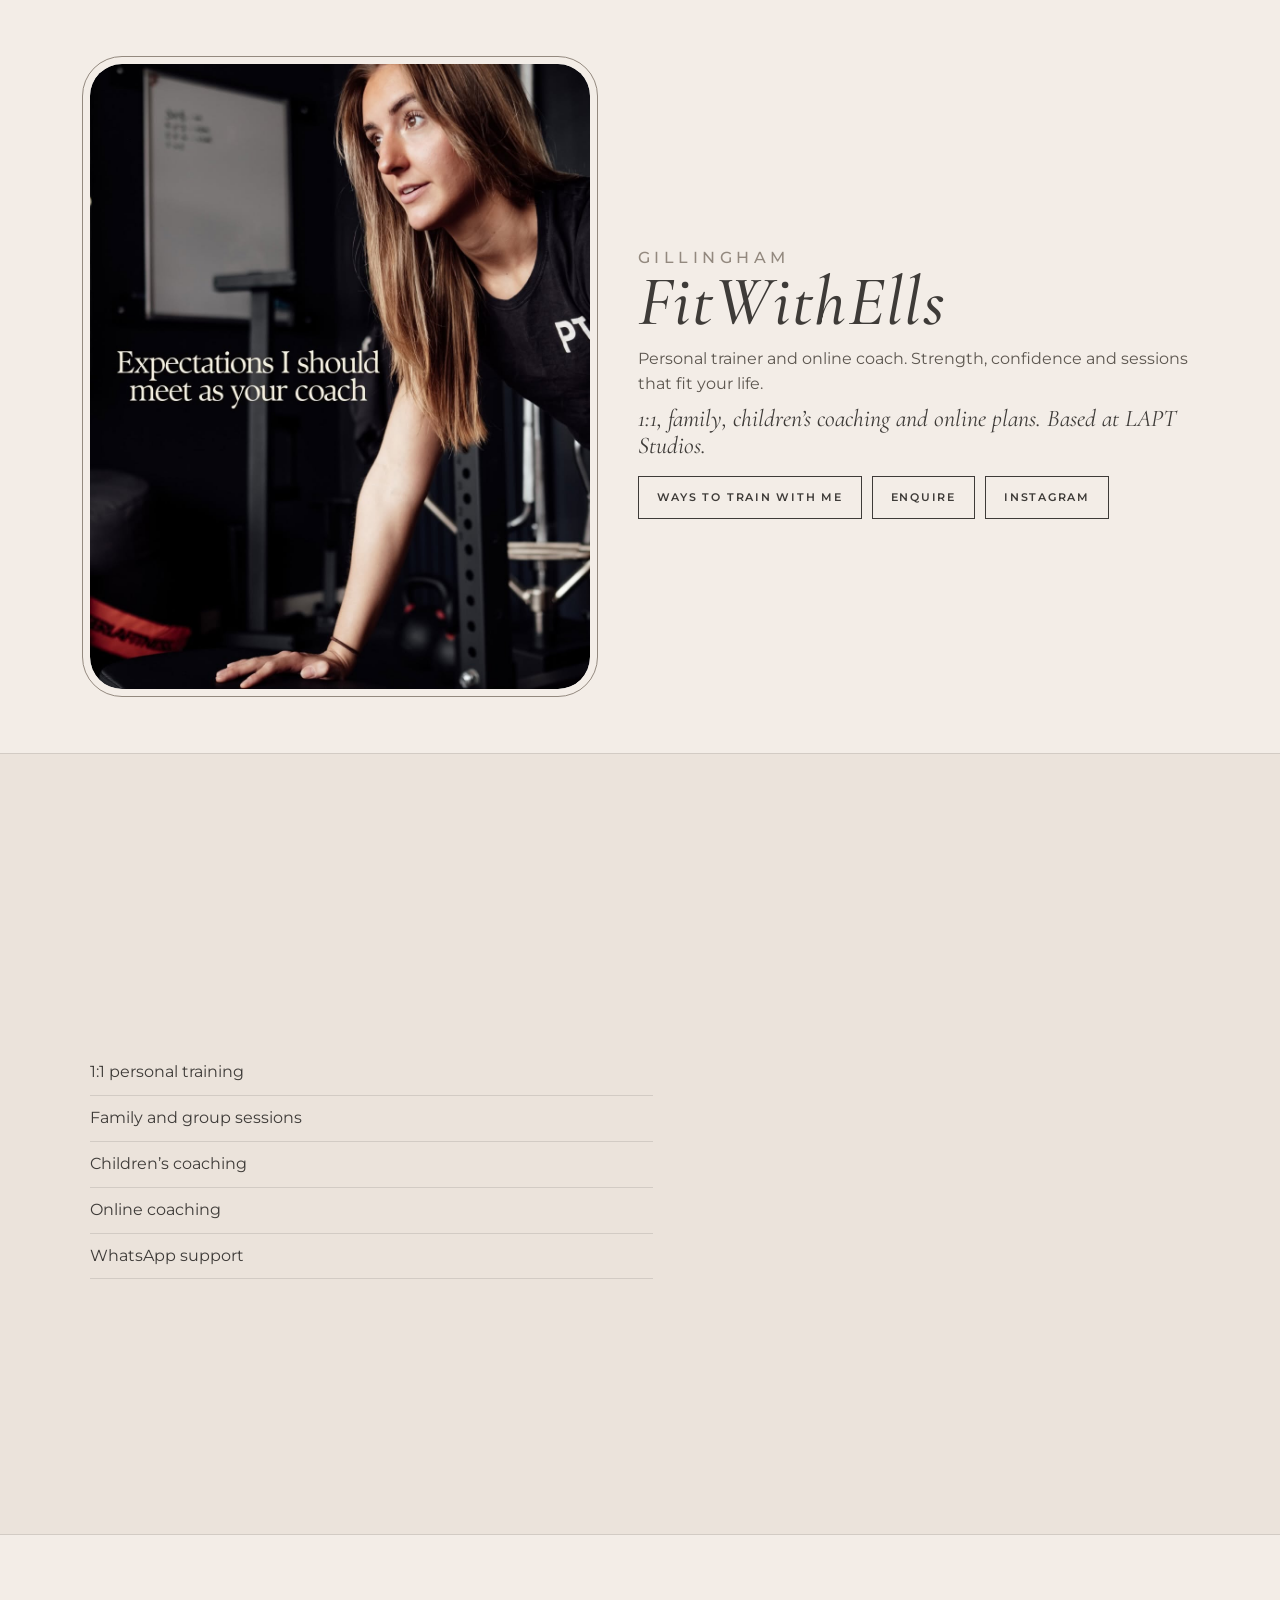
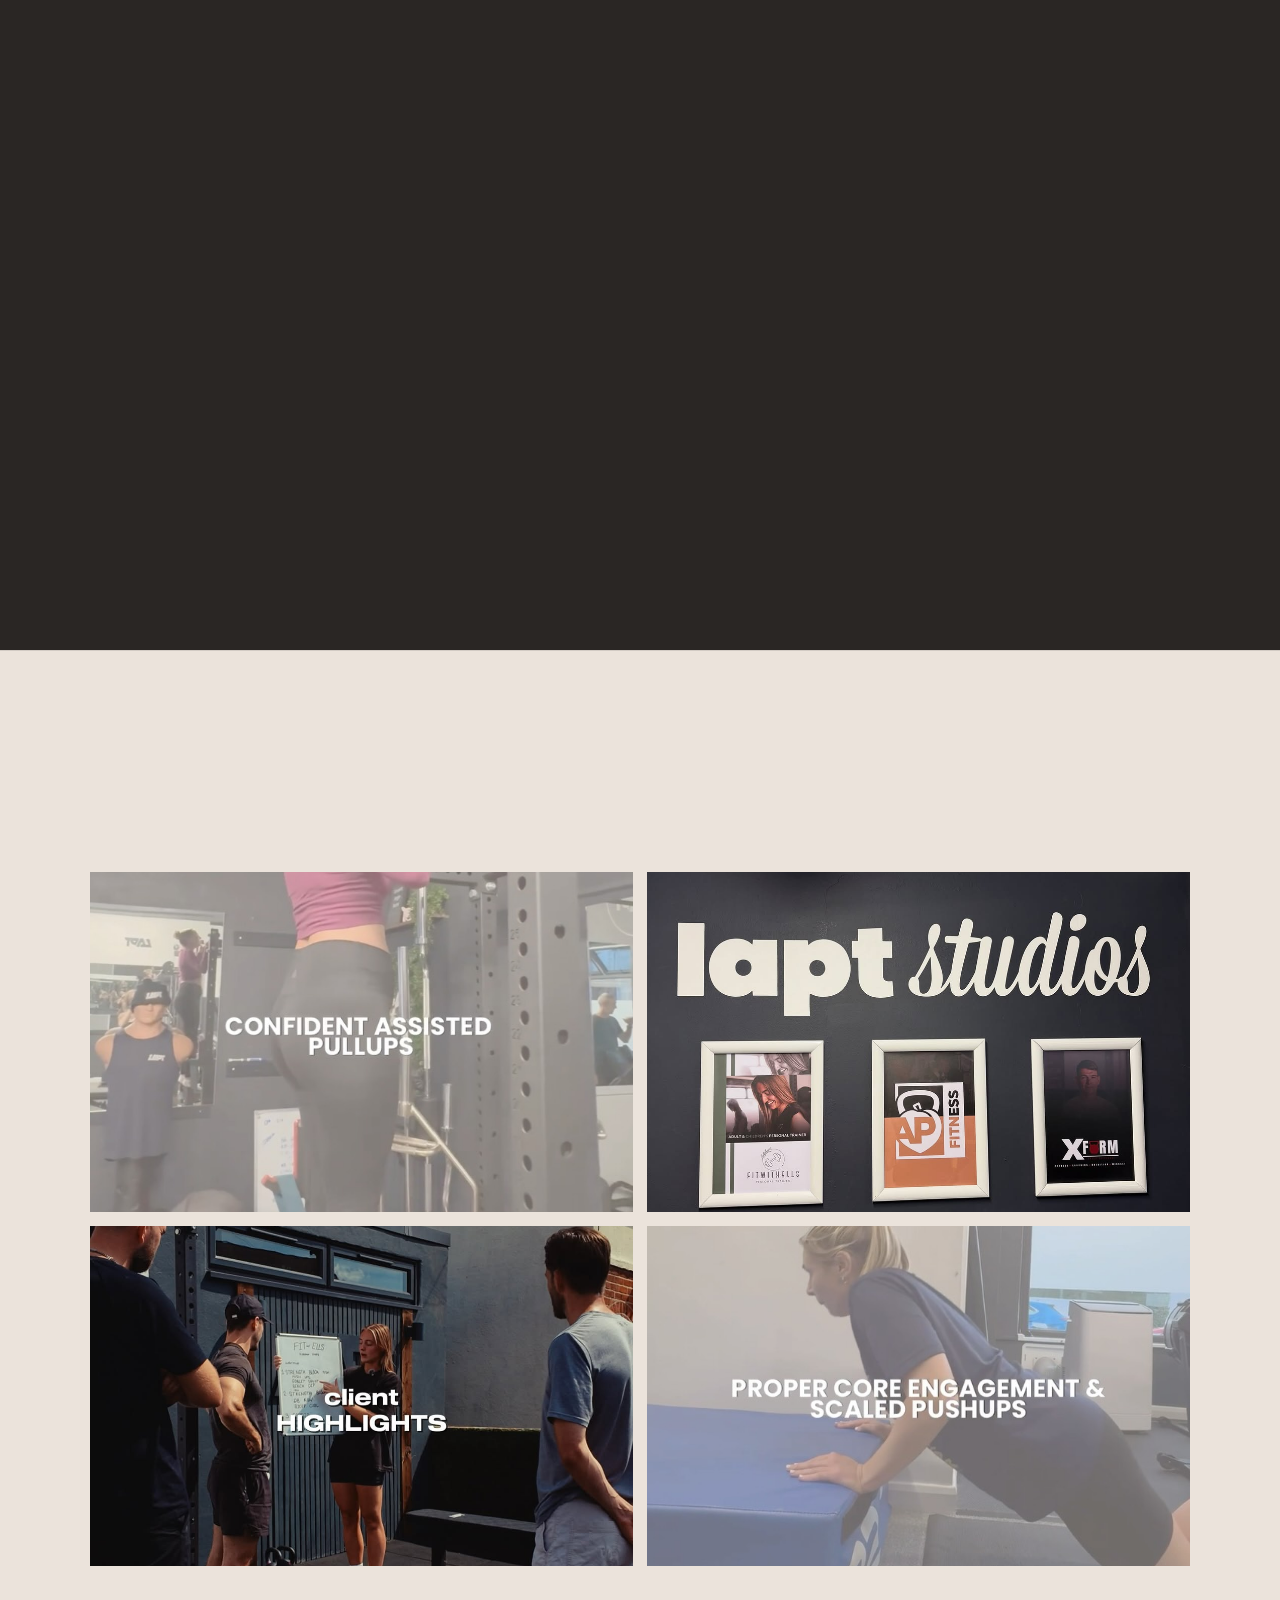
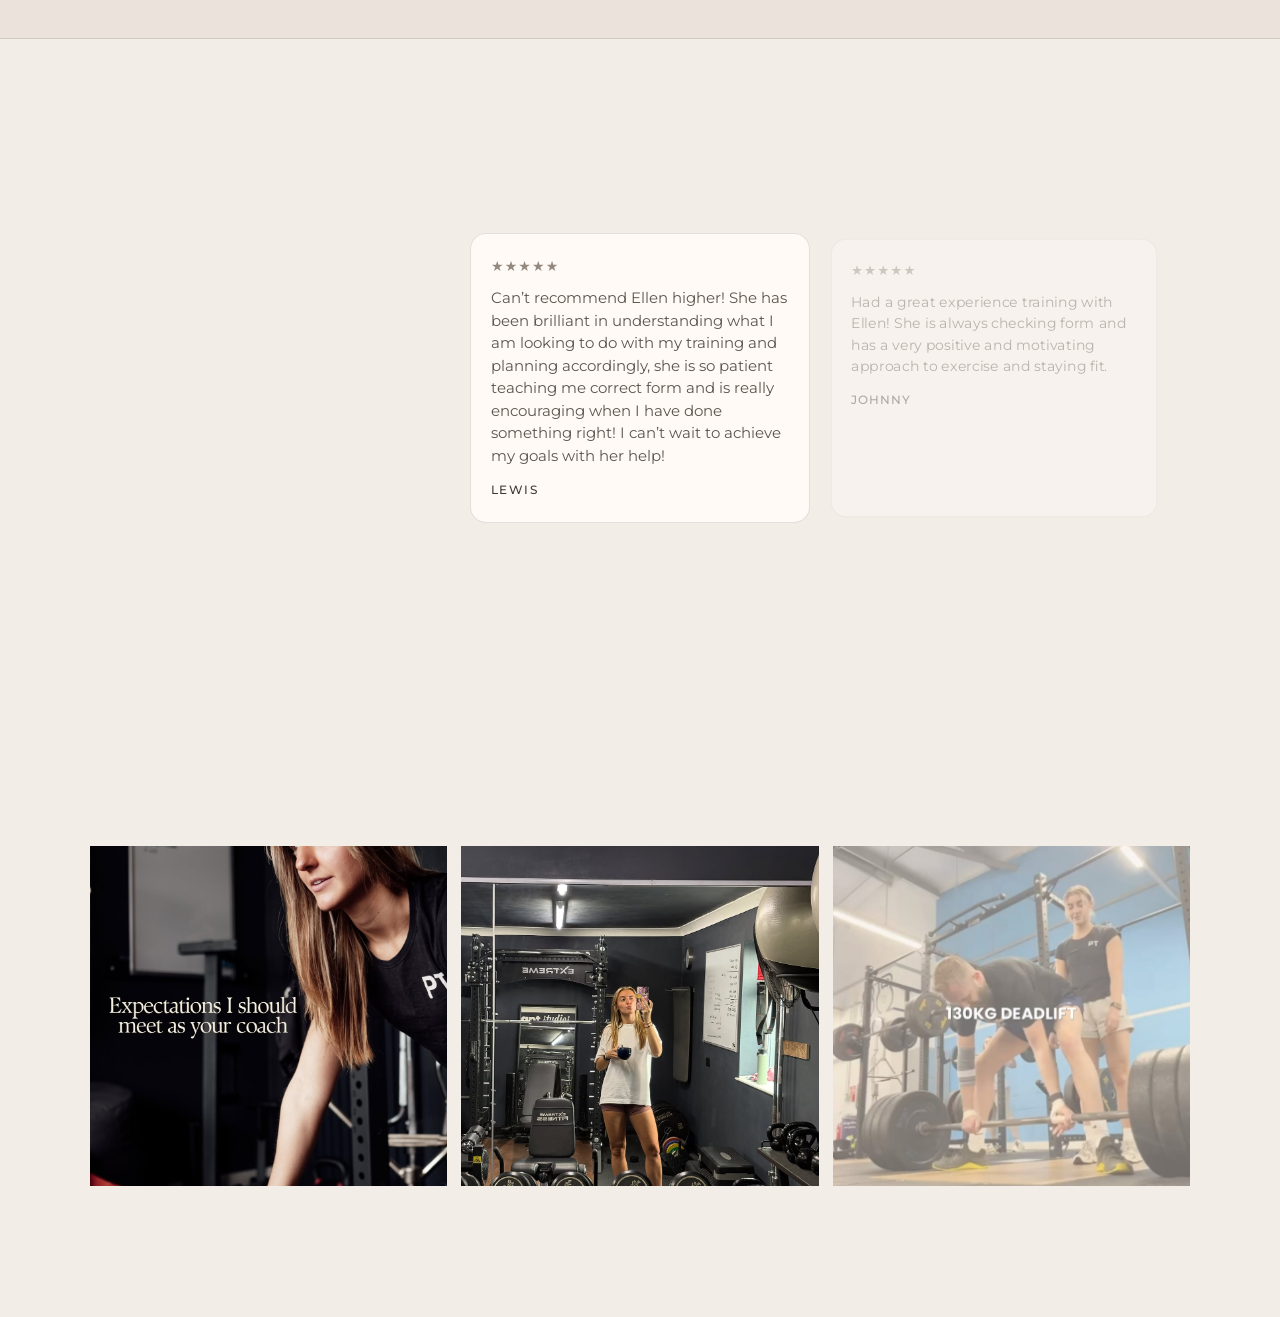
==== index.html @ 4e4c426a "Clone Jade template and adapt for Ellen Clout / FitWithElls PT preview" ====
<!DOCTYPE html>
<html lang="en">
<head>
  <meta charset="utf-8" />
  <meta name="viewport" content="width=device-width, initial-scale=1" />
  <title>Ellen Clout — FitWithElls, Personal Trainer, Gillingham</title>
  <meta name="description" content="Personal training, online coaching, family and children’s sessions with Ellen Clout at LAPT Studios, Gillingham." />
  <link rel="preconnect" href="https://fonts.googleapis.com" />
  <link rel="preconnect" href="https://fonts.gstatic.com" crossorigin />
  <link href="https://fonts.googleapis.com/css2?family=Cormorant+Garamond:ital,wght@0,500;0,600;1,500&family=Montserrat:wght@400;500;600&display=swap" rel="stylesheet" />
  <link rel="stylesheet" href="css/styles.css?v=4" />
  <link rel="stylesheet" href="css/header-fix.css?v=2" />
  <link rel="stylesheet" href="css/scrub-lines.css?v=5" />
  <link rel="stylesheet" href="css/enquire.css?v=2" />
  <link rel="stylesheet" href="css/mobile-panels.css?v=46" />
  <link rel="stylesheet" href="css/reviews.css?v=4" />
</head>
<body>
  <div id="site-header"></div>

  <section class="hero">
    <div class="wrap hero-split">
      <figure class="hero-photo">
        <img src="photos/hero-01.jpg" alt="Ellen Clout" />
      </figure>
      <div class="hero-copy">
        <p class="kicker hero-in d1">Gillingham</p>
        <h1 class="hero-in d2">FitWithElls</h1>
        <p class="hero-in d3">Personal trainer and online coach. Strength, confidence and sessions that fit your life.</p>
        <p class="hero-in d3 hero-tag">1:1, family, children’s coaching and online plans. Based at LAPT Studios.</p>
        <div class="btn-row hero-in d4">
          <a class="btn ghost" href="#work">Ways to train with me</a>
          <a class="btn ghost" data-enquire href="enquire.html">Enquire</a>
          <a class="btn ghost" href="https://www.instagram.com/fitwithells/" target="_blank" rel="noreferrer">Instagram</a>
        </div>
      </div>
    </div>
  </section>

  <section class="section alt" id="work">
    <div class="wrap split">
      <div class="copy">
        <p class="kicker reveal">How I work</p>
        <h2 class="reveal">Ways to train with me</h2>
        <ul class="include-list" data-stagger>
          <li>1:1 personal training</li>
          <li>Family and group sessions</li>
          <li>Children’s coaching</li>
          <li>Online coaching</li>
          <li>WhatsApp support</li>
        </ul>
        <p class="reveal">Sessions at LAPT Studios in Gillingham. Online plans and WhatsApp support if you can’t get in. Free consultation to see what fits.</p>
        <div class="btn-row reveal">
          <a class="btn" href="#pt">More about PT</a>
          <a class="btn ghost" data-enquire href="enquire.html">Enquire</a>
        </div>
      </div>
      <figure class="photo-frame reveal">
        <img src="photos/training-01.jpg" alt="Ellen training" />
      </figure>
    </div>
  </section>

  <section class="section" id="about">
    <div class="wrap about-grid">
      <div>
        <p class="kicker reveal">About me</p>
        <h2 class="reveal">I’m Ellen.</h2>
        <p class="reveal">I’m a personal trainer working with adults and children. I focus on proper technique, progressive strength work, and building confidence so training becomes something you stick with.</p>
        <p class="reveal about-more">Based at LAPT Studios. I also offer online coaching and family sessions. Adaptations for injury, age and ability are part of how I work.</p>
        <p class="reveal">Message me for a free consultation and we’ll find the right setup for you.</p>
      </div>
      <figure class="about-photo reveal">
        <img src="photos/about-me-01.jpg" alt="Ellen Clout" />
      </figure>
    </div>
  </section>

  <section class="section" id="pt">
    <div class="wrap split">
      <figure class="photo-frame reveal">
        <img src="photos/action-01.jpg" alt="Ellen with clients" />
      </figure>
      <div class="copy">
        <p class="kicker reveal">Personal training</p>
        <h2 class="reveal">In the gym with me.</h2>
        <p class="reveal">1:1 sessions tailored to your goals — strength, technique, confidence or sport-specific work. Family and children’s sessions available too.</p>
        <p class="reveal">Online coaching and WhatsApp support keep things consistent when you’re not in the studio.</p>
        <p class="reveal"><strong>LAPT Studios</strong><br />Gillingham / Rainham.</p>
        <div class="btn-row reveal">
          <a class="btn" data-enquire href="enquire.html">Enquire</a>
          <a class="btn ghost" href="https://maps.google.com/?q=LAPT+Studios+Gillingham" target="_blank" rel="noreferrer">Map</a>
        </div>
      </div>
    </div>
  </section>

  <section class="scrub" id="scrub">
    <div class="scrub-sticky">
      <video
        class="scrub-video"
        src="videos/training-session.mp4"
        muted
        loop
        playsinline
        webkit-playsinline
        preload="auto"
      ></video>
      <div class="scrub-shade"></div>
      <div class="scrub-copy">
        <h2>
          <span class="scrub-line">TRAIN</span>
          <span class="scrub-line">WITH</span>
          <span class="scrub-line">INTENT</span>
        </h2>
      </div>
      <div class="scrub-copy right">
        <h2>
          <span class="scrub-line">TRAIN</span>
          <span class="scrub-line">WITH</span>
          <span class="scrub-line">INTENT</span>
        </h2>
      </div>
    </div>
  </section>

  <section class="section alt" id="studio">
    <div class="wrap">
      <p class="kicker reveal">Sessions</p>
      <h2 class="reveal">In the gym.</h2>
      <p class="lede reveal">A look at training with me and at LAPT.</p>
      <div class="results" data-stagger>
        <figure><img src="photos/action-02.jpg" alt="Training" /></figure>
        <figure><img src="photos/gym-01.jpg" alt="Studio" /></figure>
        <figure><img src="photos/training-02.jpg" alt="Session" /></figure>
        <figure><img src="photos/action-03.jpg" alt="Coaching" /></figure>
      </div>
    </div>
  </section>

  <section class="section" id="reviews">
    <div class="wrap">
      <p class="kicker reveal">Reviews</p>
      <h2 class="reveal">What people say.</h2>
      <div class="quote-scroller" id="quote-scroller">
        <div class="quotes" id="quotes">
          <figure class="quote is-active">
            <p class="stars" aria-label="5 stars">★★★★★</p>
            <blockquote>Can’t recommend Ellen higher! She has been brilliant in understanding what I am looking to do with my training and planning accordingly, she is so patient teaching me correct form and is really encouraging when I have done something right! I can’t wait to achieve my goals with her help!</blockquote>
            <figcaption>Lewis</figcaption>
          </figure>
          <figure class="quote">
            <p class="stars" aria-label="5 stars">★★★★★</p>
            <blockquote>Had a great experience training with Ellen! She is always checking form and has a very positive and motivating approach to exercise and staying fit.</blockquote>
            <figcaption>Johnny</figcaption>
          </figure>
        </div>
      </div>
      <div class="quote-dots" id="quote-dots"></div>
    </div>
  </section>

  <section class="section" id="social">
    <div class="wrap">
      <p class="kicker reveal">Instagram</p>
      <h2 class="reveal">Latest posts.</h2>
      <p class="lede reveal">@fitwithells — tap a photo to open it on Instagram.</p>
      <div class="results ig-grid" data-stagger>
        <figure>
          <a href="https://www.instagram.com/fitwithells/" target="_blank" rel="noreferrer">
            <img src="photos/hero-01.jpg" alt="Instagram" />
          </a>
        </figure>
        <figure>
          <a href="https://www.instagram.com/fitwithells/" target="_blank" rel="noreferrer">
            <img src="photos/lifestyle-01.jpg" alt="Instagram" />
          </a>
        </figure>
        <figure>
          <a href="https://www.instagram.com/fitwithells/" target="_blank" rel="noreferrer">
            <img src="photos/action-01.jpg" alt="Instagram" />
          </a>
        </figure>
      </div>
      <div class="btn-row reveal">
        <a class="btn" href="https://www.instagram.com/fitwithells/" target="_blank" rel="noreferrer">Open Instagram</a>
      </div>
    </div>
  </section>

  <div id="site-footer"></div>
  <script src="js/site.js?v=1"></script>
</body>
</html>
---- css/styles.css ----
:root {
  --bg: #f3ede7;
  --bg-2: #ebe3db;
  --ink: #3e3b38;
  --muted: #7a726a;
  --blush: #f4b6c8;
  --taupe: #93897f;
  --line: rgba(62,59,56,0.14);
  --card: #fffaf6;
}
* { box-sizing: border-box; }
html { scroll-behavior: smooth; }
body {
  margin: 0;
  font-family: "Montserrat", system-ui, sans-serif;
  color: var(--ink);
  background: var(--bg);
  line-height: 1.55;
}
img { max-width: 100%; display: block; }
a { color: inherit; }
h1, h2, h3 {
  font-family: "Cormorant Garamond", Georgia, serif;
  font-weight: 500;
  letter-spacing: 0.02em;
  line-height: 0.92;
  margin: 0;
}
.preview-banner {
  background: #3e3b38;
  color: #d8cfc6;
  font-size: 11px;
  letter-spacing: 0.12em;
  text-transform: uppercase;
  text-align: center;
  padding: 8px 12px;
}
.preview-banner a { color: #fff; text-underline-offset: 3px; }
.wrap { width: min(1100px, calc(100% - 32px)); margin: 0 auto; }
.narrow { max-width: 640px; }
#site-header { position: sticky; top: 0; z-index: 50; }
.site-header {
  background: rgba(243,237,231,0.94);
  border-bottom: 1px solid var(--line);
  backdrop-filter: blur(12px);
}
.header-inner {
  display: flex;
  align-items: center;
  justify-content: space-between;
  gap: 16px;
  padding: 8px 0;
}
.brand img {
  height: 42px;
  width: auto;
  object-fit: contain;
}
.desk-nav { display: none; flex-wrap: wrap; gap: 8px 20px; }
.desk-nav a {
  text-decoration: none;
  font-size: 12px;
  letter-spacing: 0.14em;
  text-transform: uppercase;
  color: var(--muted);
  font-weight: 500;
}
.desk-nav a:hover, .desk-nav a.active { color: var(--ink); }
.menu-btn {
  width: 44px; height: 44px;
  border: 1px solid var(--ink);
  background: transparent;
  display: inline-flex;
  flex-direction: column;
  align-items: center;
  justify-content: center;
  gap: 5px;
  cursor: pointer;
}
.menu-btn { position: relative; z-index: 70; }
.menu-btn span { display: block; width: 16px; height: 2px; background: var(--ink); transition: transform 0.2s ease, opacity 0.2s ease; }
.menu-open .menu-btn span:nth-child(1) { transform: translateY(7px) rotate(45deg); }
.menu-open .menu-btn span:nth-child(2) { opacity: 0; }
.menu-open .menu-btn span:nth-child(3) { transform: translateY(-7px) rotate(-45deg); }
.mobile-nav {
  position: fixed; inset: 0; z-index: 40;
  background: var(--bg);
  padding: 128px 24px 40px;
}
.site-header { position: relative; z-index: 60; }
.mobile-nav nav { display: flex; flex-direction: column; gap: 8px; }
.mobile-nav a {
  font-family: "Cormorant Garamond", Georgia, serif;
  font-size: 42px;
  text-decoration: none;
  line-height: 1.05;
}
.mobile-cta {
  display: none;
  position: fixed;
  left: 0; right: 0; bottom: 0;
  z-index: 45;
  gap: 8px;
  padding: 10px 12px calc(10px + env(safe-area-inset-bottom));
  background: rgba(243,237,231,0.96);
  border-top: 1px solid var(--line);
}
.mobile-cta .btn { flex: 1; text-align: center; }
.hero {
  position: relative;
  min-height: 58vh;
  display: flex;
  align-items: flex-end;
  overflow: hidden;
  color: #fff;
  background: #2a2624;
}
.hero-img {
  position: absolute;
  inset: 0;
  width: 100%;
  height: 100%;
  object-fit: cover;
  object-position: center 18%;
}
.hero::after {
  content: "";
  position: absolute;
  inset: 0;
  background: linear-gradient(180deg, rgba(42,38,36,0.05) 20%, rgba(42,38,36,0.72) 100%);
}
.hero-copy { position: relative; z-index: 1; padding: 16px 0 28px; }
.hero .kicker { color: var(--blush); }
.hero-in {
  opacity: 0;
  transform: translateY(18px);
  animation: heroIn 0.8s ease forwards;
}
.hero-in.d1 { animation-delay: 0.05s; }
.hero-in.d2 { animation-delay: 0.18s; }
.hero-in.d3 { animation-delay: 0.34s; }
.hero-in.d4 { animation-delay: 0.48s; }
@keyframes heroIn { to { opacity: 1; transform: none; } }
.kicker {
  font-size: 11px;
  letter-spacing: 0.28em;
  text-transform: uppercase;
  font-weight: 500;
  margin: 0 0 10px;
  color: var(--taupe);
}
h1 { font-size: clamp(46px, 11vw, 92px); font-style: italic; }
h2 { font-size: clamp(36px, 7vw, 64px); }
h3 { font-size: 30px; }
.lede { font-size: 16px; color: var(--muted); }
.hero p { max-width: 32em; margin: 12px 0 0; font-size: 15px; color: #f6f0ea; }
.btn-row { display: flex; flex-wrap: wrap; gap: 10px; margin-top: 16px; }
.btn {
  display: inline-block;
  background: var(--ink);
  color: #f3ede7;
  text-decoration: none;
  padding: 12px 18px;
  font-size: 11px;
  font-weight: 600;
  letter-spacing: 0.16em;
  text-transform: uppercase;
  border: 1px solid var(--ink);
}
.btn.ghost {
  background: transparent;
  color: inherit;
  border-color: currentColor;
}
.hero .btn.ghost { color: #fff; border-color: #fff; }
.section { padding: 52px 0; }
.section.alt {
  background: var(--bg-2);
  border-top: 1px solid var(--line);
  border-bottom: 1px solid var(--line);
}
.split { display: grid; gap: 28px; }
.copy p, .about-grid p { margin: 12px 0 0; color: #5c564f; }
.include-list {
  list-style: none;
  margin: 16px 0 0;
  padding: 0;
}
.include-list li {
  padding: 10px 0;
  border-bottom: 1px solid var(--line);
}
.photo-frame {
  margin: 0;
  overflow: hidden;
  background: #ddd;
}
.photo-frame img { width: 100%; height: 100%; object-fit: cover; min-height: 280px; }
.about-grid { display: grid; gap: 24px; }
.about-photo { margin: 0; }
.about-photo img { width: 100%; height: auto; }
.cards { display: grid; gap: 14px; margin-top: 24px; }
.card {
  background: var(--card);
  border: 1px solid var(--line);
  padding: 22px 20px;
}
.card p { margin: 10px 0 16px; color: #5c564f; }
.price {
  font-family: "Cormorant Garamond", Georgia, serif;
  font-size: 28px;
  margin: 0 0 14px !important;
}
.results {
  display: grid;
  grid-template-columns: 1fr;
  gap: 12px;
  margin-top: 22px;
}
.results figure { margin: 0; overflow: hidden; background: #ddd; }
.results img { width: 100%; height: 280px; object-fit: cover; }
.ig-grid a { display: block; }
.reveal {
  opacity: 0;
  transform: translateY(24px);
  transition: opacity 0.7s ease, transform 0.7s ease;
}
.reveal.is-in { opacity: 1; transform: none; }
.scrub { position: relative; height: 260vh; background: #2a2624; }
.scrub-sticky {
  position: sticky;
  top: 0;
  height: 100svh;
  overflow: hidden;
  transform: translateZ(0);
}
.scrub-fallback,
.scrub-video {
  position: absolute;
  inset: 0;
  width: 100%;
  height: 100%;
  object-fit: cover;
}
.scrub-fallback { z-index: 0; }
.scrub-video { z-index: 1; pointer-events: none; }
.scrub-shade {
  position: absolute;
  inset: 0;
  z-index: 2;
  background: linear-gradient(180deg, rgba(42,38,36,0.1) 0%, rgba(42,38,36,0.55) 100%);
}
.scrub-copy {
  position: absolute;
  left: 16px;
  right: 16px;
  bottom: 110px;
  z-index: 3;
  color: #fff;
}
.scrub-copy .kicker { color: var(--blush); }
footer {
  background: #3e3b38;
  color: #e8dfd6;
  padding: 44px 0 96px;
}
.foot-name {
  font-family: "Cormorant Garamond", Georgia, serif;
  font-size: 28px;
  margin: 0 0 8px;
}
.footer-grid { display: grid; gap: 24px; }
footer a { color: #fff; text-decoration: none; }
.credit { margin-top: 28px; font-size: 13px; color: #b5aaa0; }
.credit a { text-decoration: underline; text-underline-offset: 3px; }
@media (min-width: 820px) {
  .desk-nav { display: flex; }
  .menu-btn, .mobile-nav, .mobile-cta { display: none !important; }
  .hero { min-height: 86vh; }
  .hero-copy { padding: 56px 0 64px; }
  .hero p { font-size: 18px; }
  .section { padding: 72px 0; }
  .split { grid-template-columns: 1.05fr 0.95fr; align-items: center; }
  .about-grid { grid-template-columns: 1fr 1fr; align-items: center; }
  .cards { grid-template-columns: 1fr 1fr 1fr; }
  .results { grid-template-columns: 1fr 1fr; gap: 14px; }
  .ig-grid { grid-template-columns: 1fr 1fr 1fr; }
  .results img { height: 340px; }
  .footer-grid { grid-template-columns: 1.4fr 1fr 1fr; }
  footer { padding-bottom: 28px; }
  .brand img { height: 52px; }
  .scrub-copy {
    left: max(16px, calc((100% - 1100px) / 2));
    bottom: 56px;
  }
}
@media (max-width: 819px) {
  .mobile-cta {
    display: flex;
    transform: translateY(110%);
    opacity: 0;
    pointer-events: none;
    transition: transform 0.35s ease, opacity 0.35s ease;
  }
  .dock-on .mobile-cta {
    transform: none;
    opacity: 1;
    pointer-events: auto;
  }
  .dock-on { padding-bottom: 84px; }
  .hero {
    min-height: 0;
    height: min(520px, calc(100svh - 120px));
    align-items: flex-end;
  }
  .hero-img { object-position: center 12%; }
  .hero-copy { padding: 8px 0 16px; }
  h1 { font-size: clamp(40px, 12vw, 58px); }
  .hero p { font-size: 14px; }
  .photo-frame { display: none; }
  #pt .photo-frame { display: block; }
}
@media (prefers-reduced-motion: reduce) {
  .hero-in, .btn { animation: none !important; }
  .mobile-cta { transition: none; }
  .reveal, .hero-in { opacity: 1; transform: none; transition: none; }
  .scrub { height: auto; }
  .scrub-sticky { position: relative; height: 70vh; }
}
---- css/header-fix.css ----
.site-header {
  background: #f3eee8;
  border-bottom: 1px solid var(--line);
}
.brand img {
  height: 42px;
  width: auto;
  object-fit: contain;
  background: #f3eee8;
}
---- css/scrub-lines.css ----
.scrub-line {
  display: block;
  opacity: 0;
  transform: translateY(18px);
  transition: opacity 0.45s ease, transform 0.45s ease;
}
.scrub-line.is-on {
  opacity: 1;
  transform: none;
}
.scrub-copy h2 {
  font-size: clamp(42px, 9vw, 88px);
  font-style: italic;
  line-height: 0.9;
}
.hero .kicker,
.scrub-copy .kicker {
  color: #fff;
}
.scrub-copy.right { display: none; }

@media (min-width: 820px) {
  .scrub-video,
  .scrub-fallback {
    object-fit: contain;
    background: #2a2624;
  }
  .scrub-shade {
    background: linear-gradient(180deg, rgba(42, 38, 36, 0.1) 0%, rgba(42, 38, 36, 0.4) 100%);
  }
  .scrub-copy {
    top: 50%;
    bottom: auto;
    left: 0;
    right: auto;
    width: 22%;
    transform: translateY(-50%);
    text-align: center;
    z-index: 3;
  }
  .scrub-copy.right {
    display: block;
    left: auto;
    right: 0;
  }
  .scrub-copy h2 {
    font-size: clamp(28px, 3.2vw, 48px);
  }
}
---- css/enquire.css ----
.enquire {
  background: var(--bg);
  min-height: calc(100svh - 80px);
  padding: 40px 0 80px;
}
.enquire-card {
  background: var(--card);
  border: 1px solid var(--line);
  padding: 28px 22px 24px;
  max-width: 640px;
}
.enquire-top {
  display: flex;
  justify-content: space-between;
  align-items: baseline;
  gap: 12px;
  margin-bottom: 10px;
}
.enquire-count {
  font-size: 11px;
  letter-spacing: 0.18em;
  text-transform: uppercase;
  color: var(--muted);
  margin: 0;
}
.enquire-bar {
  height: 3px;
  background: rgba(62,59,56,0.12);
  margin: 0 0 28px;
}
.enquire-bar span {
  display: block;
  height: 100%;
  width: 0;
  background: var(--ink);
  transition: width 0.35s ease;
}
.enquire-q {
  font-size: clamp(32px, 6vw, 48px);
  margin: 0 0 22px;
}
.enquire-field, .enquire-area {
  width: 100%;
  border: 0;
  border-bottom: 1px solid var(--ink);
  background: transparent;
  font: inherit;
  font-size: 16px;
  color: var(--ink);
  padding: 10px 0;
  outline: none;
}
.enquire-area { min-height: 120px; resize: vertical; }
.enquire-choices {
  display: grid;
  gap: 10px;
}
.enquire-choice {
  text-align: left;
  background: transparent;
  border: 1px solid var(--line);
  padding: 14px 16px;
  font: inherit;
  font-size: 15px;
  color: var(--ink);
  cursor: pointer;
}
.enquire-choice.is-on {
  border-color: var(--ink);
  background: #fff;
}
.enquire-nav {
  display: flex;
  align-items: center;
  justify-content: space-between;
  gap: 12px;
  margin-top: 28px;
}
.enquire-back {
  background: none;
  border: 0;
  padding: 0;
  font: inherit;
  font-size: 13px;
  letter-spacing: 0.12em;
  text-transform: uppercase;
  color: var(--muted);
  cursor: pointer;
  text-decoration: none;
}
.enquire-error {
  color: #8a3d3d;
  font-size: 14px;
  margin: 12px 0 0;
}
.enquire-done h2 { margin-bottom: 12px; }
.enquire-done p { color: #5c564f; }
@media (max-width: 819px) {
  .about-locations { display: none; }
}
@media (min-width: 820px) {
  .enquire-card { padding: 40px 40px 32px; }
}

.enquire-label {
  display: block;
  font-size: 13px;
  letter-spacing: 0.04em;
  color: var(--muted);
  margin: 16px 0 4px;
}
.enquire-input {
  display: block;
  width: 100%;
  border: 0;
  border-bottom: 1px solid var(--ink);
  background: transparent;
  font: inherit;
  font-size: 16px;
  color: var(--ink);
  padding: 10px 0;
  outline: none;
  margin-bottom: 8px;
}
---- css/mobile-panels.css ----
@media (max-width: 819px) {
  .hero {
    height: 680px;
    min-height: 680px;
    max-height: 680px;
    align-items: center;
    color: var(--ink);
    background: #f3ede7;
  }
  .hero-split {
    position: static;
    width: 100%;
    margin: 0;
  }
  .hero-photo {
    position: absolute;
    top: auto;
    bottom: 0;
    right: 0;
    left: auto;
    width: 62%;
    height: 135%;
    margin: 0;
  }
  .hero-photo img {
    width: 100%;
    height: 100%;
    object-fit: cover;
    object-position: 32% 100%;
  }
  .hero::after {
    content: "" !important;
    position: absolute !important;
    inset: 0 !important;
    z-index: 1;
    background: linear-gradient(90deg, #f3ede7 0%, #f3ede7 40%, rgba(243, 237, 231, 0.9) 46%, rgba(243, 237, 231, 0.4) 54%, rgba(243, 237, 231, 0) 62%) !important;
  }
  .hero-copy {
    position: relative;
    z-index: 2;
    width: 46%;
    max-width: 190px;
    margin: 0;
    margin-right: auto;
    padding: 16px 4px 16px 14px;
  }
  .hero .kicker,
  .hero h1,
  .hero p {
    color: var(--ink);
  }
  .hero .kicker { margin-bottom: 16px; }
  .hero h1 { font-size: clamp(32px, 9vw, 44px); margin-bottom: 14px; }
  .hero p { font-size: 12.5px; line-height: 1.4; margin-top: 0; margin-bottom: 6px; }
  .hero .hero-tag {
    font-family: "Cormorant Garamond", Georgia, serif;
    font-style: italic;
    font-size: 17px;
    line-height: 1.2;
    margin-top: 8px;
  }
  .hero .btn-row {
    gap: 8px;
    margin-top: 18px;
    flex-direction: column;
    align-items: flex-start;
  }
  .hero .btn.ghost {
    color: var(--ink);
    border-color: var(--ink);
    background: rgba(243, 237, 231, 0.7);
    padding: 10px 10px;
    width: 152px;
    text-align: center;
    box-sizing: border-box;
  }

  #about.section {
    position: relative;
    height: 680px;
    min-height: 680px;
    max-height: 680px;
    padding: 0 !important;
    overflow: hidden;
    background: #f3ede7;
  }
  #about .wrap {
    position: static !important;
    width: 46% !important;
    max-width: 190px;
    height: 680px;
    margin: 0 0 0 auto !important;
    padding: 20px 14px 16px 4px;
    display: flex;
    align-items: flex-start;
    justify-content: flex-end;
  }
  #about .about-grid { display: block; }
  #about .about-grid > div {
    position: relative;
    z-index: 2;
    text-align: right;
  }
  #about .about-grid > div p {
    font-size: 15px !important;
    line-height: 1.4 !important;
  }

  #about .about-more { display: none; }
  #about .about-photo {
    position: absolute !important;
    top: 0 !important;
    left: 0 !important;
    right: auto !important;
    bottom: 0 !important;
    width: 62% !important;
    height: 680px !important;
    margin: 0 !important;
    z-index: 0;
  }
  #about .about-photo img {
    width: 100% !important;
    height: 680px !important;
    object-fit: cover;
    object-position: 58% 22%;
    transform: none !important;
  }
  #about::after {
    content: "" !important;
    position: absolute !important;
    inset: 0 !important;
    z-index: 1;
    background: linear-gradient(270deg, #f3ede7 0%, #f3ede7 40%, rgba(243, 237, 231, 0.9) 46%, rgba(243, 237, 231, 0.4) 54%, rgba(243, 237, 231, 0) 62%) !important;
    pointer-events: none;
  }
}

@media (min-width: 820px) {
  .hero {
    min-height: 0;
    height: auto;
    align-items: stretch;
    color: var(--ink);
    background: var(--bg);
    padding: 64px 0;
  }
  .hero::after { display: none; }
  .hero-split {
    display: grid;
    grid-template-columns: 0.95fr 1.05fr;
    gap: 48px;
    align-items: center;
  }
  .hero-photo {
    margin: 0;
    overflow: hidden;
    background: #ddd;
    border-radius: 32px;
    outline: 1.5px solid var(--taupe);
    outline-offset: 7px;
  }
  .hero-photo img {
    width: 100%;
    height: 100%;
    object-fit: cover;
    min-height: 520px;
    object-position: center 30%;
    border-radius: 32px;
  }
  .hero-copy { padding: 0; }
  .hero .kicker { color: var(--taupe); }
  .hero h1 { color: var(--ink); font-size: clamp(52px, 5.5vw, 76px); }
  .hero p { color: #5c564f; font-size: 16px; max-width: none; }
  .hero .hero-tag {
    font-family: "Cormorant Garamond", Georgia, serif;
    font-style: italic;
    font-size: 24px;
    line-height: 1.15;
    color: var(--ink);
    margin-top: 8px;
  }
  .hero .btn.ghost {
    color: var(--ink);
    border-color: var(--ink);
    background: transparent;
  }
  #about .about-grid {
    grid-template-columns: 1fr 1fr;
    align-items: center;
  }
  #about .about-photo {
    order: -1;
    border-radius: 32px;
    outline: 1.5px solid var(--taupe);
    outline-offset: 7px;
  }
  #about .about-photo img {
    border-radius: 32px;
  }
  #work .photo-frame {
    border-radius: 32px;
    outline: 1.5px solid var(--taupe);
    outline-offset: 7px;
  }
  #work .photo-frame img {
    border-radius: 32px;
  }
}
---- css/reviews.css ----
.quote-scroller {
  overflow-x: auto;
  scroll-snap-type: x mandatory;
  scroll-padding-inline: 8%;
  -webkit-overflow-scrolling: touch;
  scrollbar-width: none;
  margin: 28px -8px 0;
  padding: 8px 0 4px;
}
.quote-scroller::-webkit-scrollbar { display: none; }
.quotes {
  display: flex;
  gap: 14px;
  width: max-content;
  padding: 0 7vw 8px;
  margin: 0;
}
.quote {
  flex: 0 0 min(78vw, 360px);
  scroll-snap-align: center;
  opacity: 0.38;
  transform: scale(0.96);
  transition: opacity 0.45s ease, transform 0.45s ease;
  background: var(--card);
  border: 1px solid var(--line);
  border-radius: 16px;
  padding: 22px 20px;
  margin: 0;
}
.quote.is-active { opacity: 1; transform: none; }
.quote .stars {
  margin: 0 0 10px;
  color: var(--taupe);
  letter-spacing: 0.08em;
  font-size: 14px;
}
.quote blockquote {
  margin: 0;
  font-size: 15px;
  line-height: 1.5;
  color: #5c564f;
}
.quote figcaption {
  margin-top: 14px;
  font-size: 12px;
  letter-spacing: 0.12em;
  text-transform: uppercase;
  color: var(--ink);
  font-weight: 500;
}
.quote-dots {
  display: flex;
  justify-content: center;
  gap: 8px;
  margin-top: 18px;
}
.quote-dots button {
  width: 8px;
  height: 8px;
  border: 0;
  border-radius: 50%;
  padding: 0;
  background: rgba(62, 59, 56, 0.22);
  cursor: pointer;
}
.quote-dots button.is-on { background: var(--taupe); }
@media (min-width: 820px) {
  .quotes { padding: 0 calc(50% - 170px) 8px; }
  .quote { flex-basis: 340px; }
}
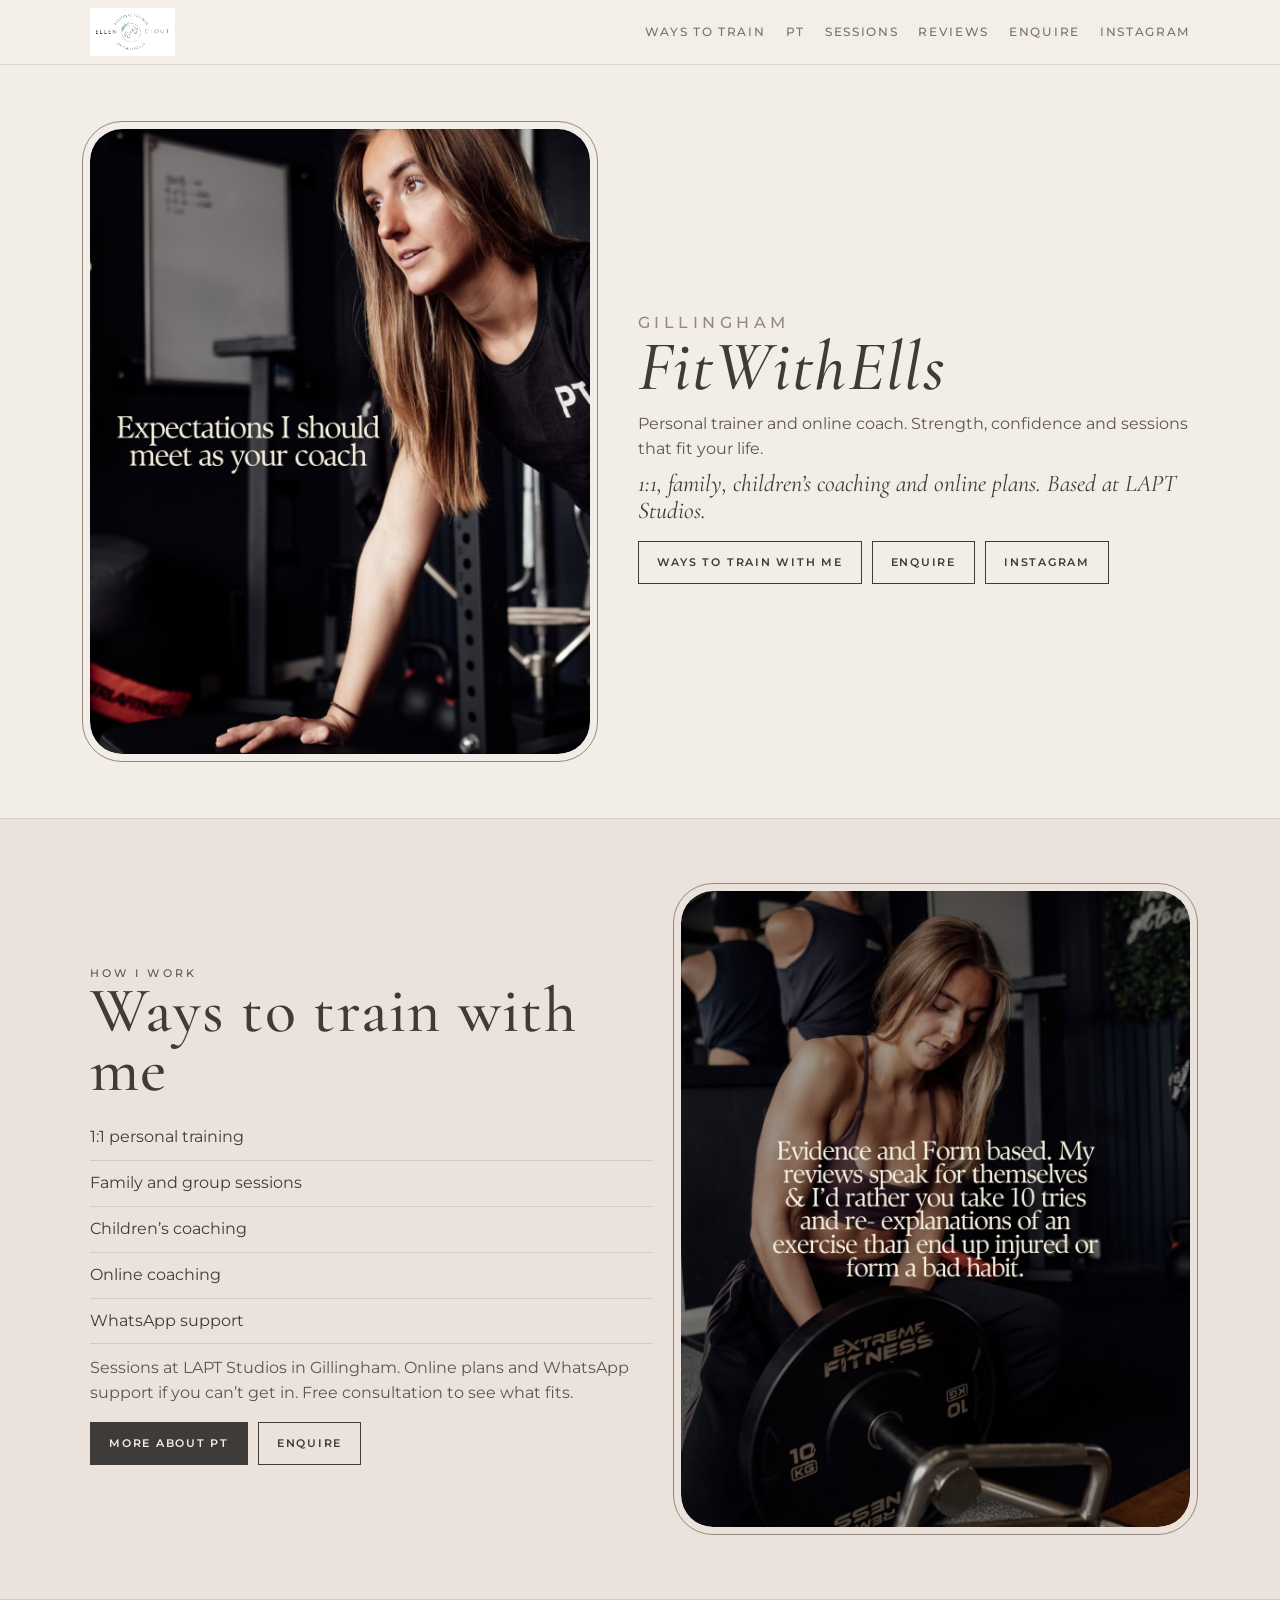
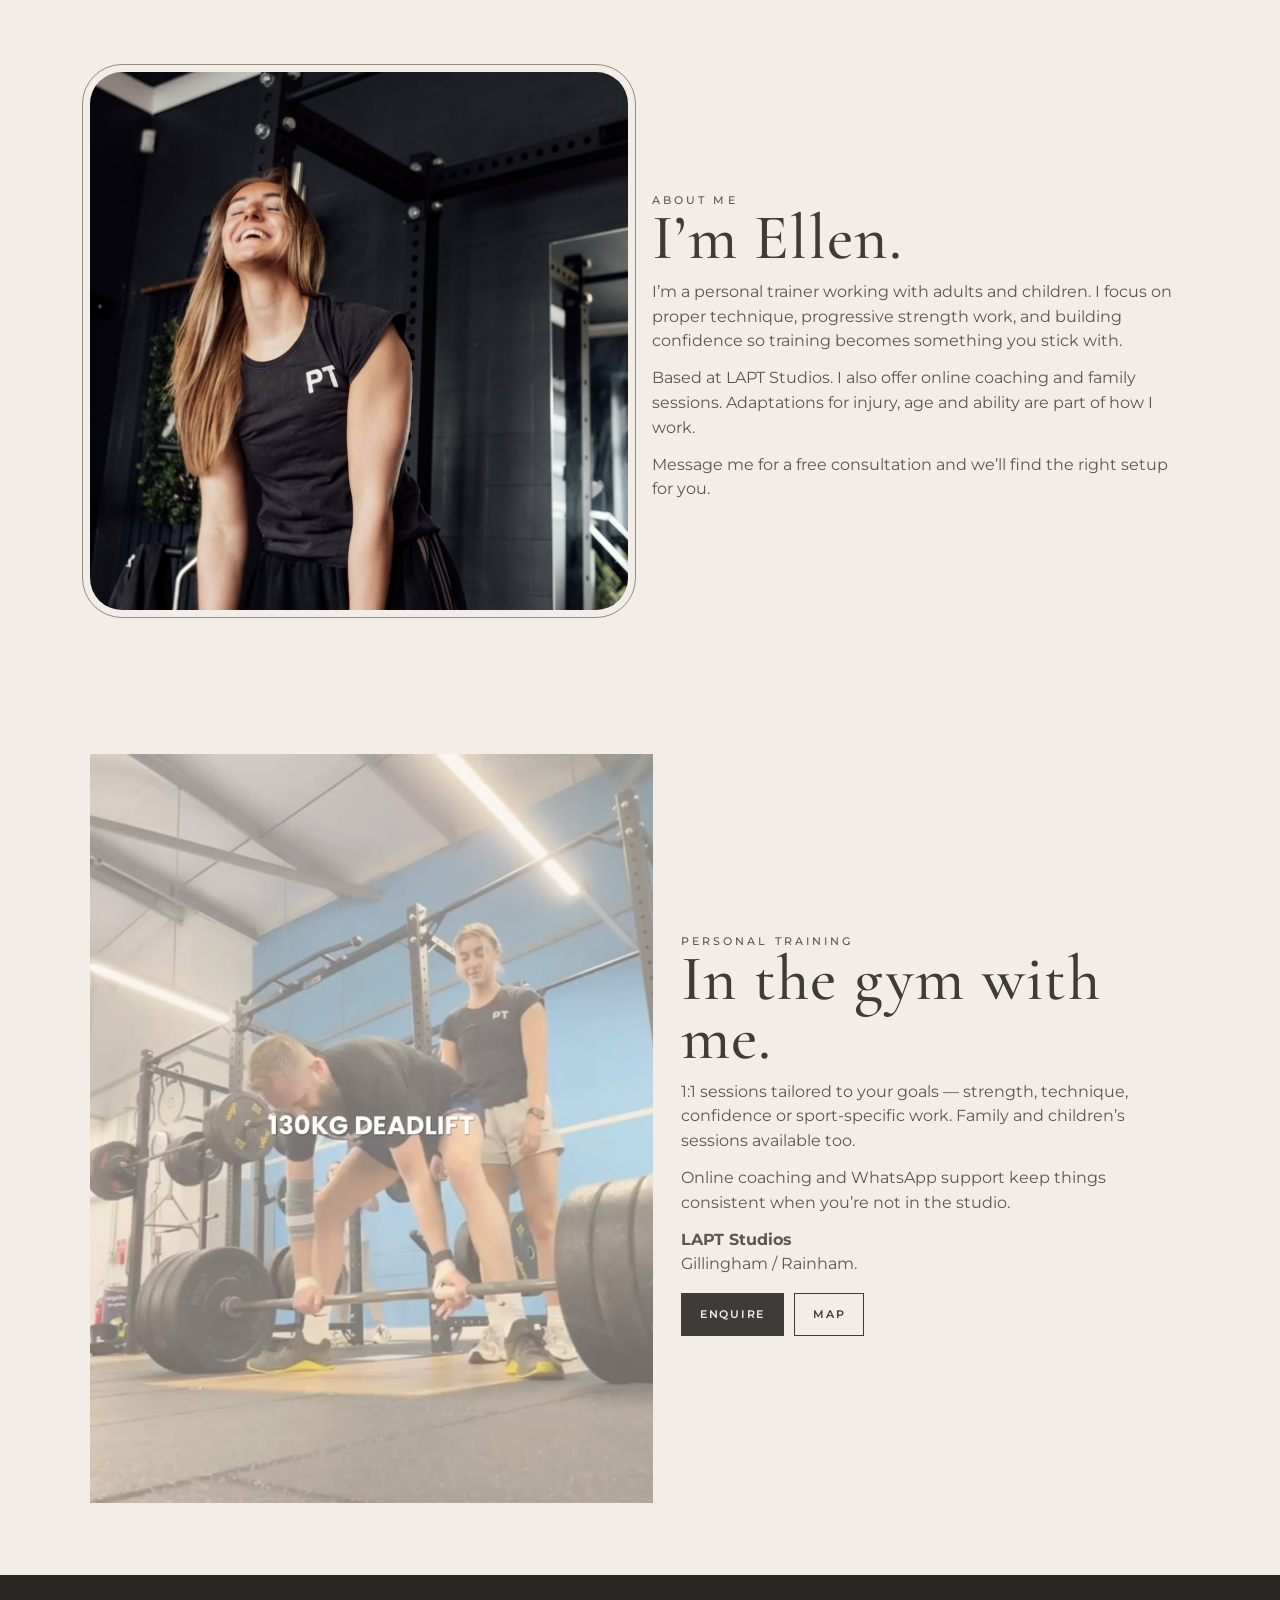
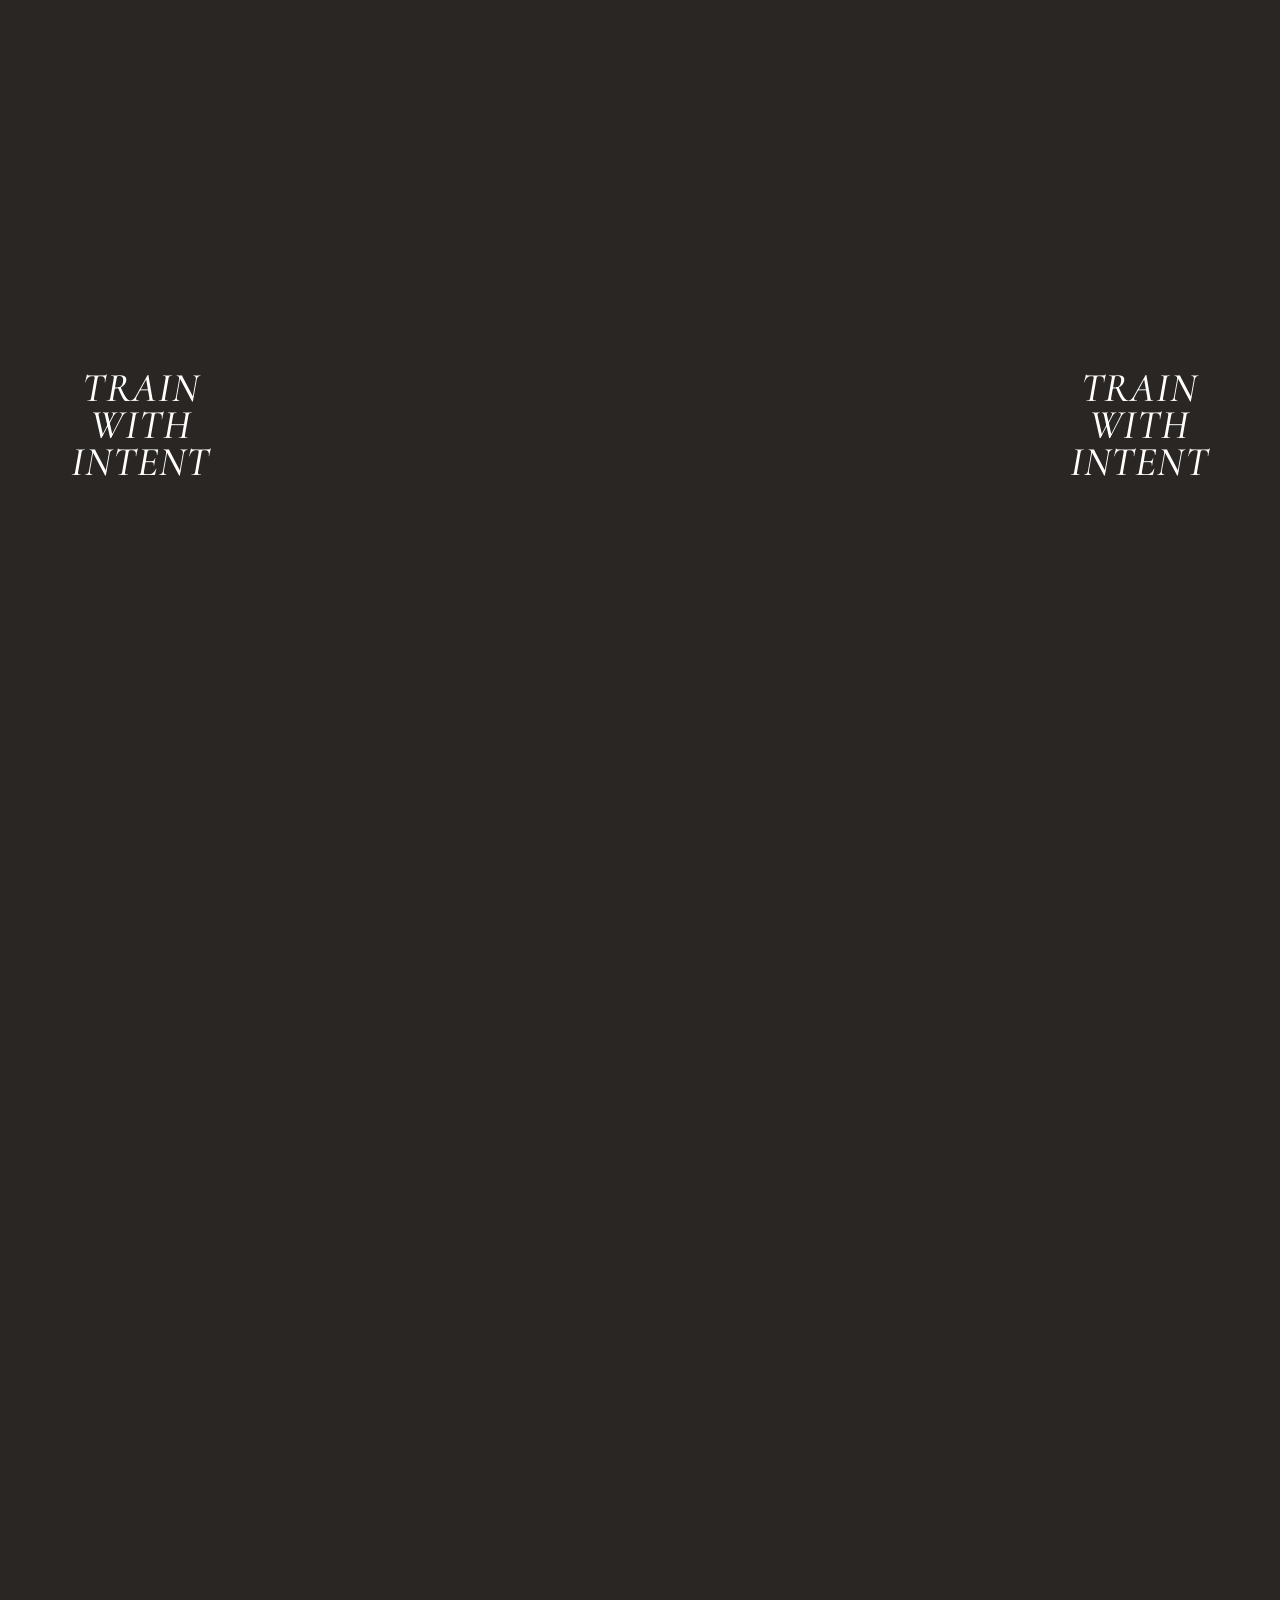
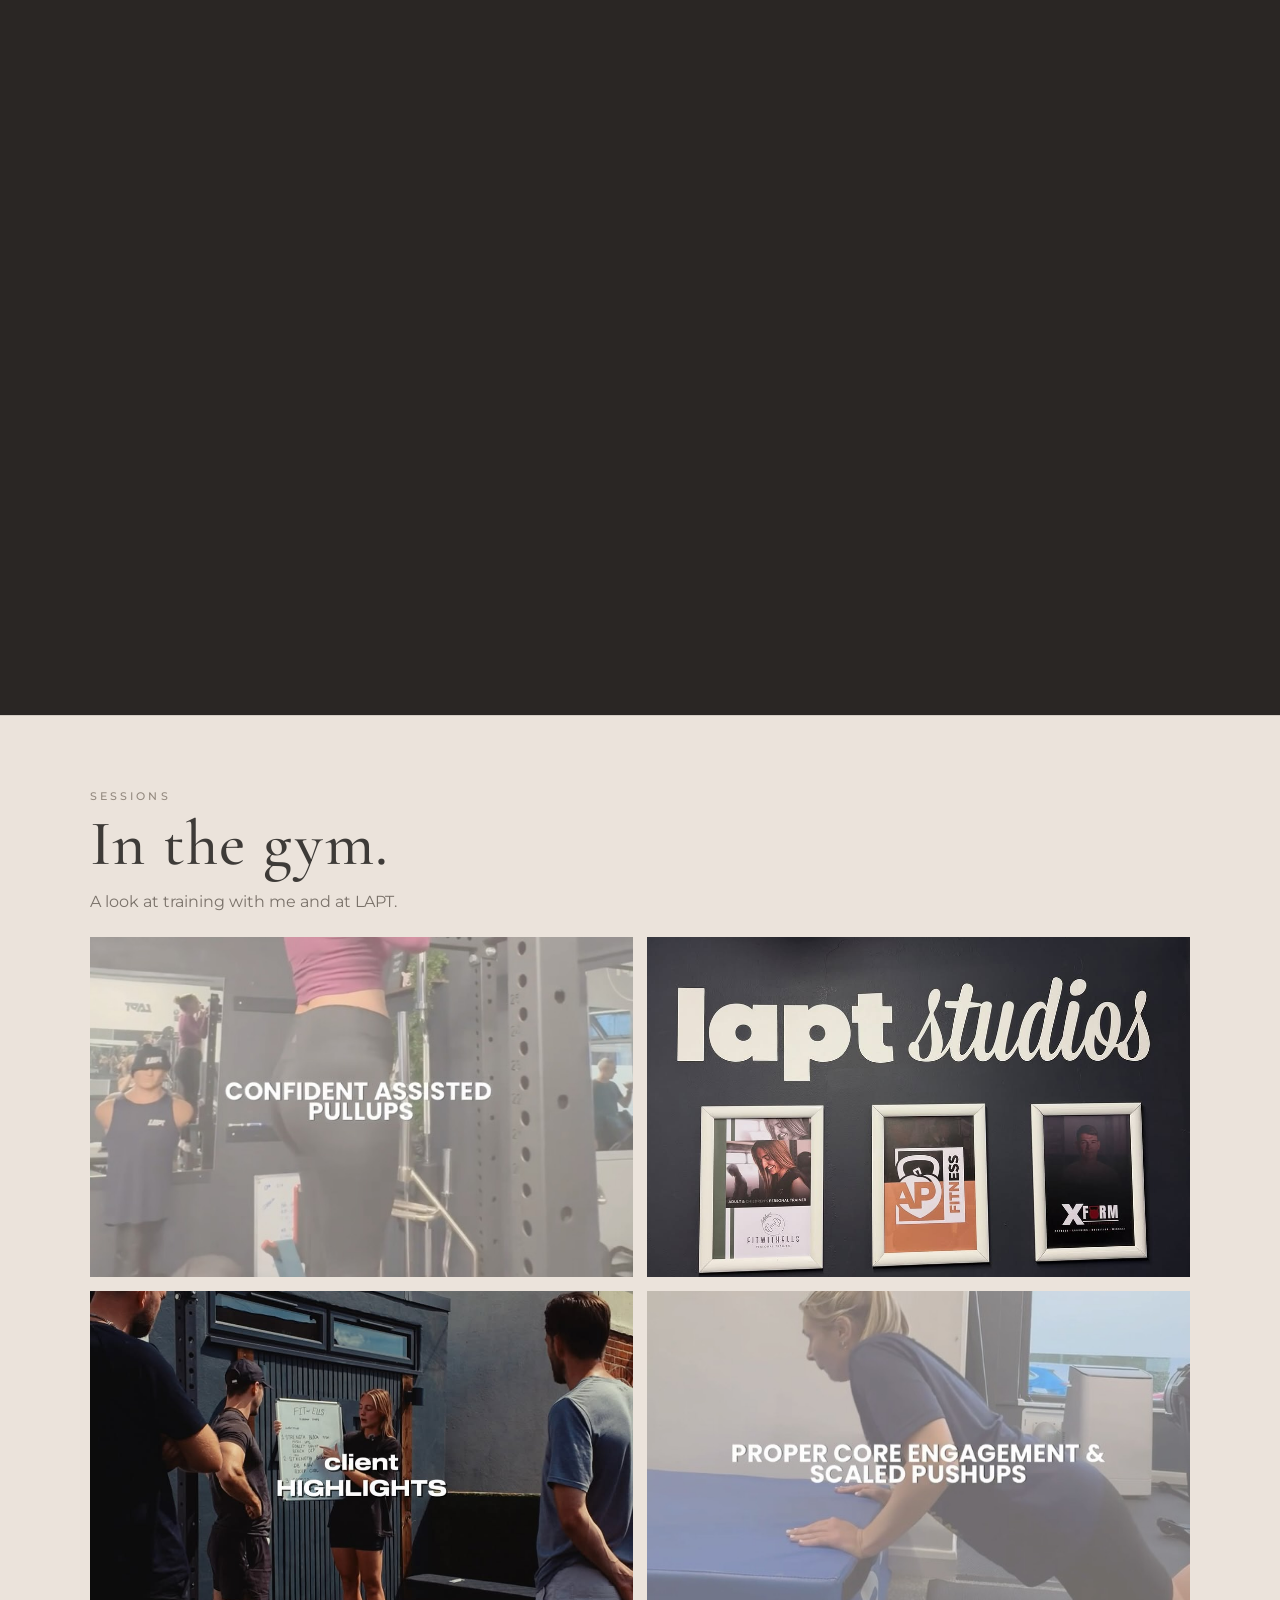
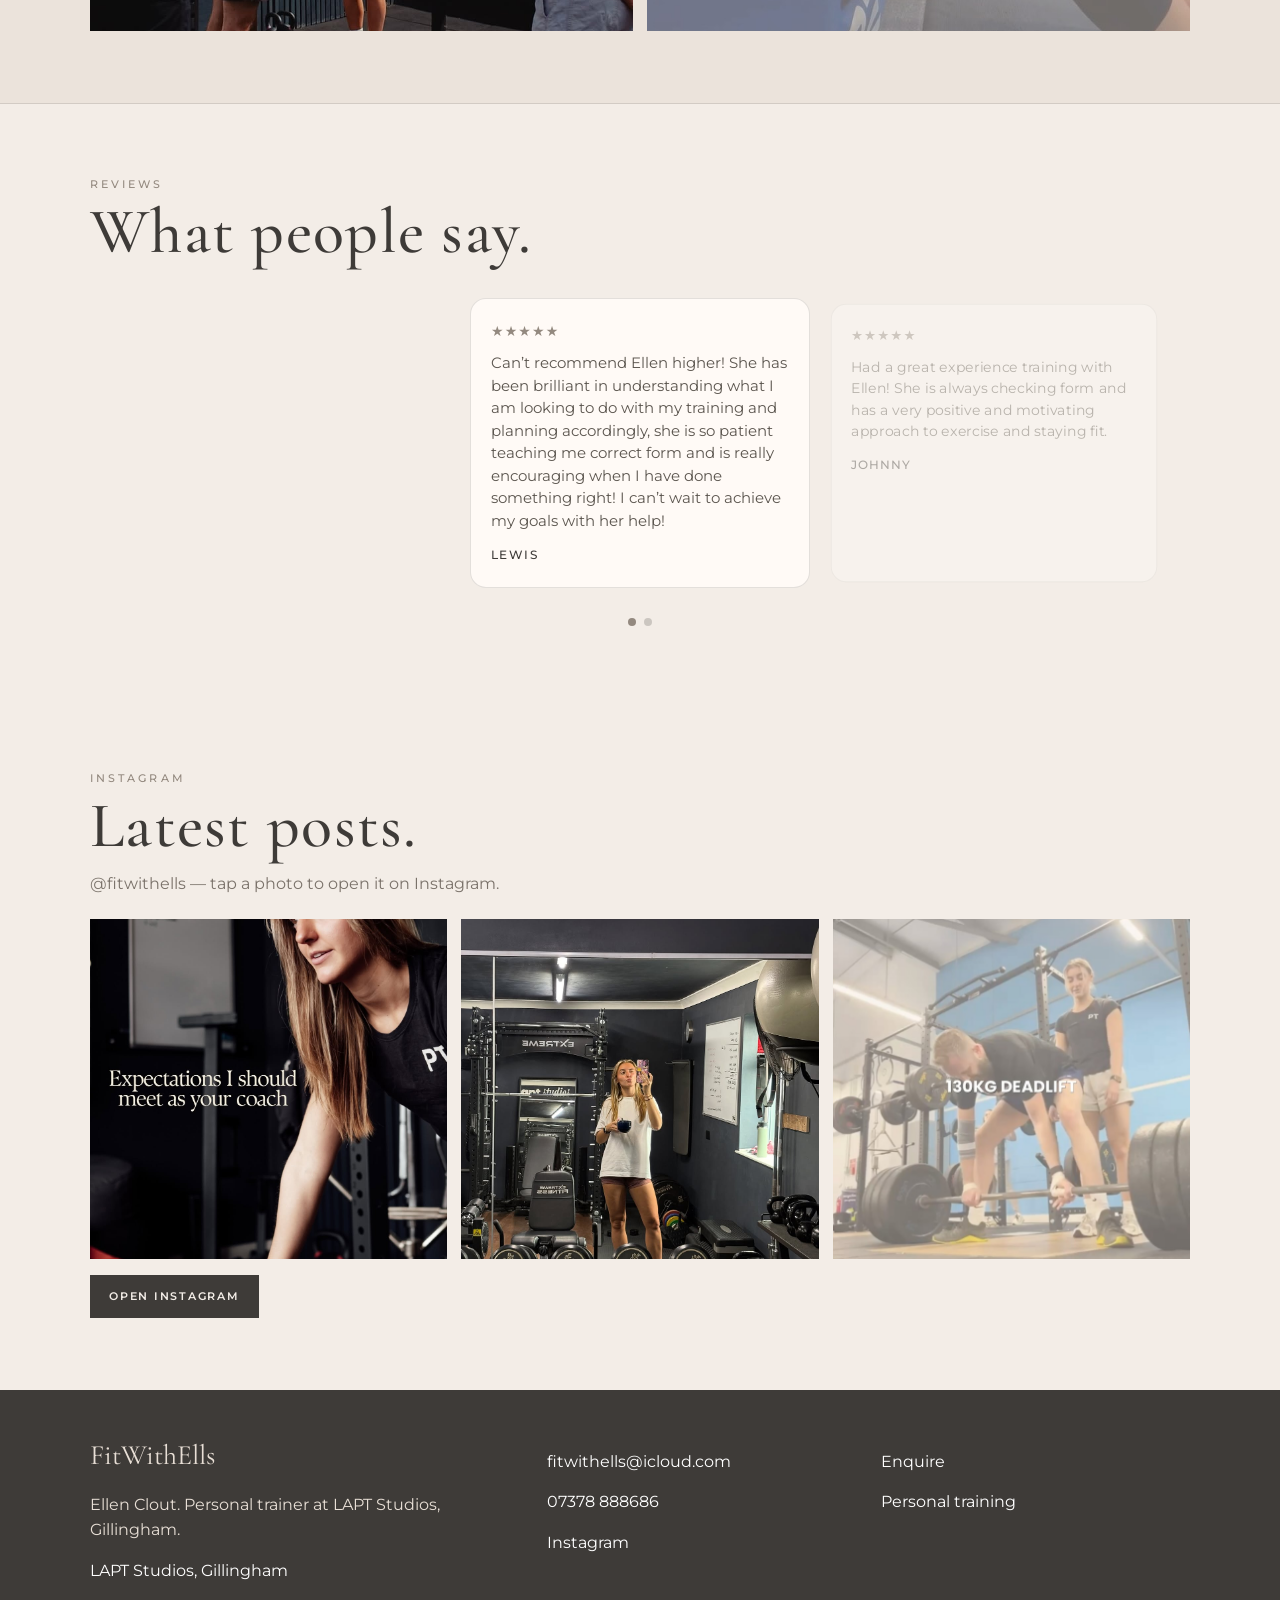
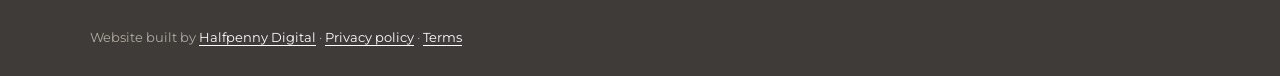
==== commit b056dda1: "Fix site.js syntax error that broke menu, scrub and video" ====
--- a/index.html
+++ b/index.html
@@ -189,6 +189,6 @@
   </section>
 
   <div id="site-footer"></div>
-  <script src="js/site.js?v=1"></script>
+  <script src="js/site.js?v=2"></script>
 </body>
 </html>
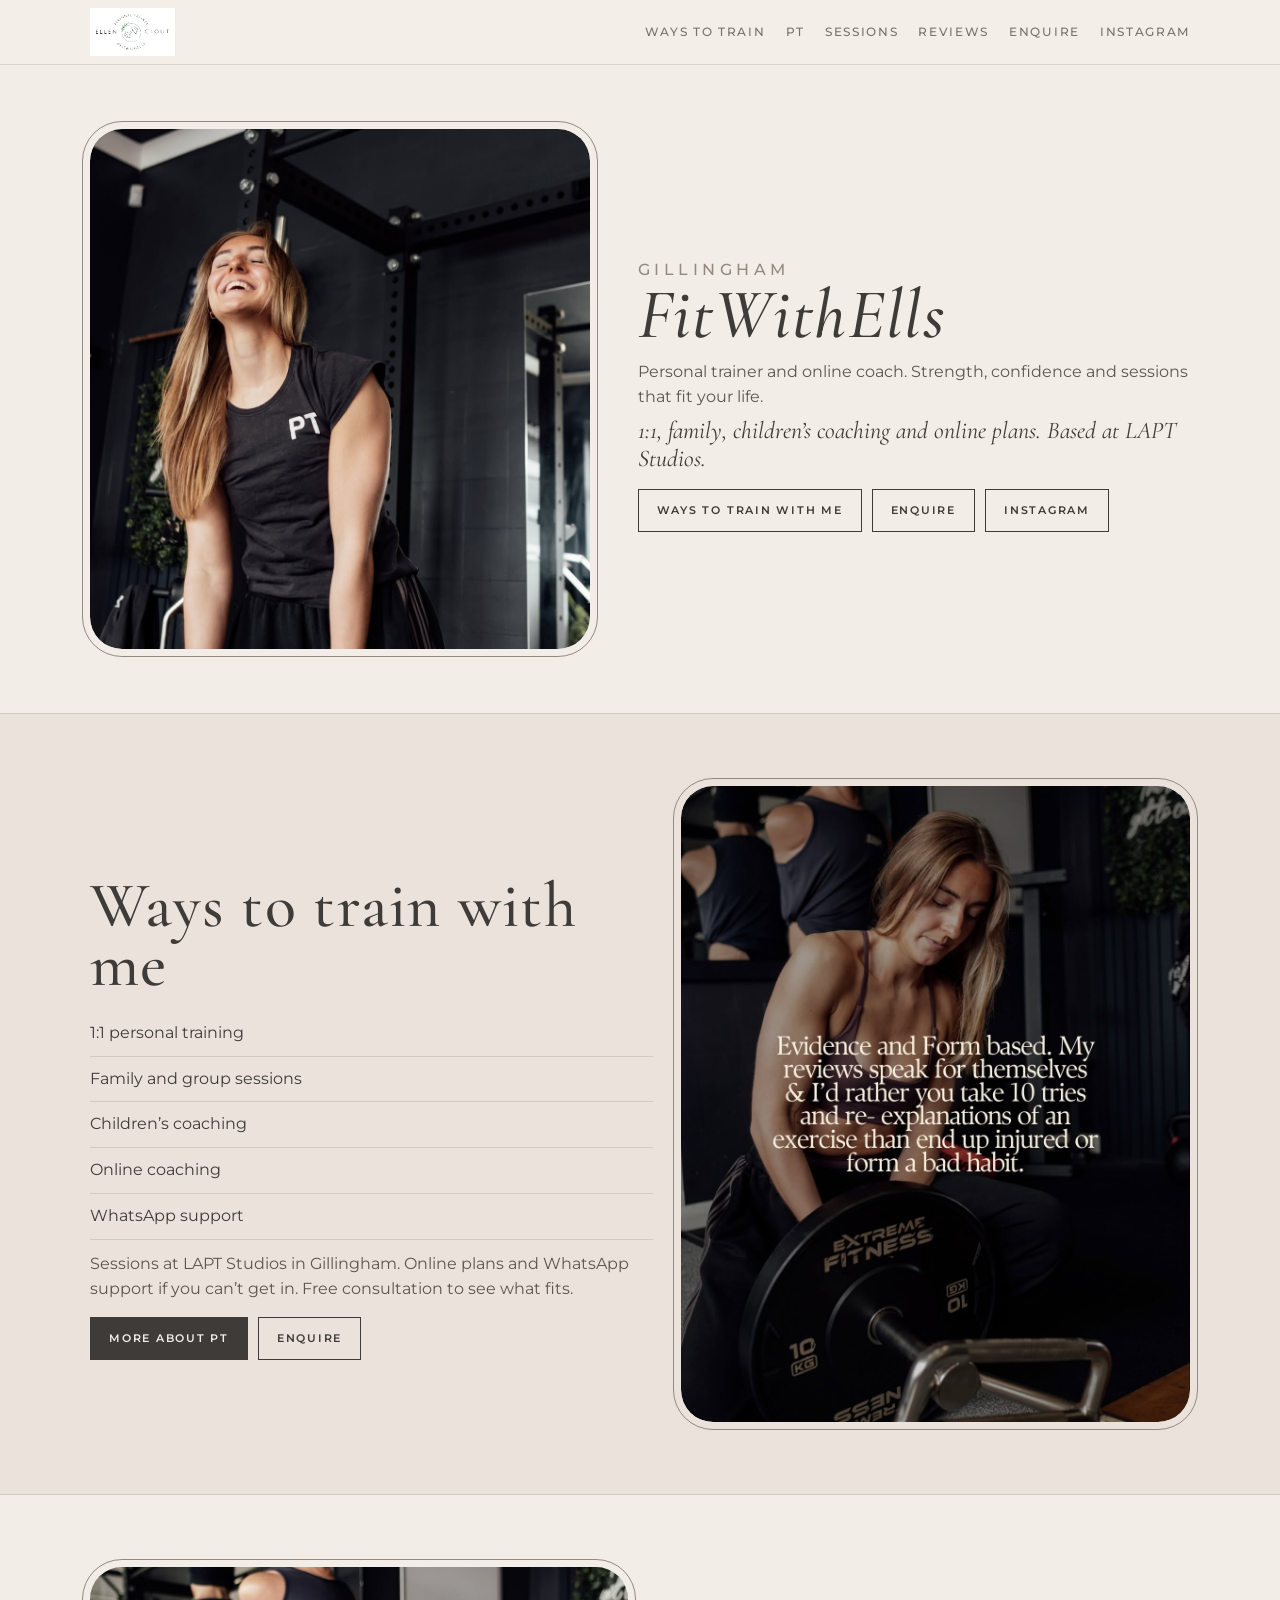
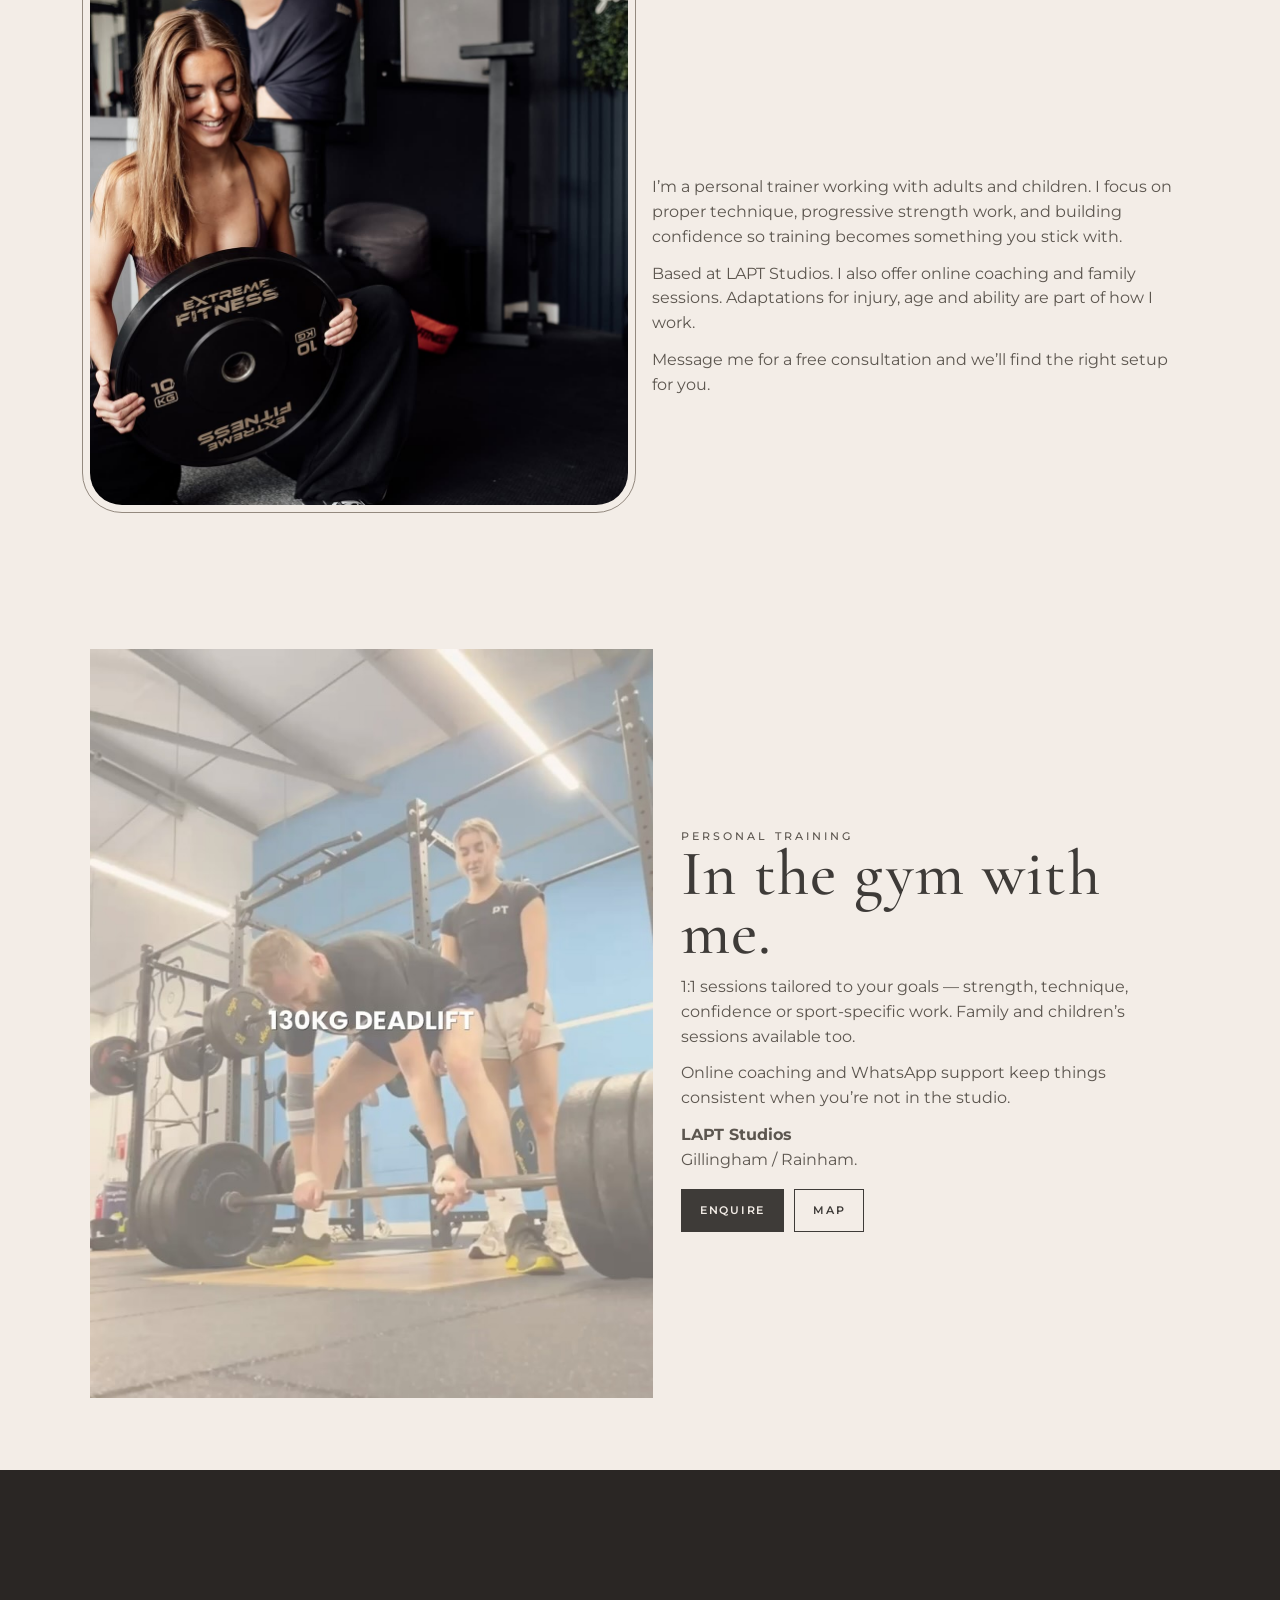
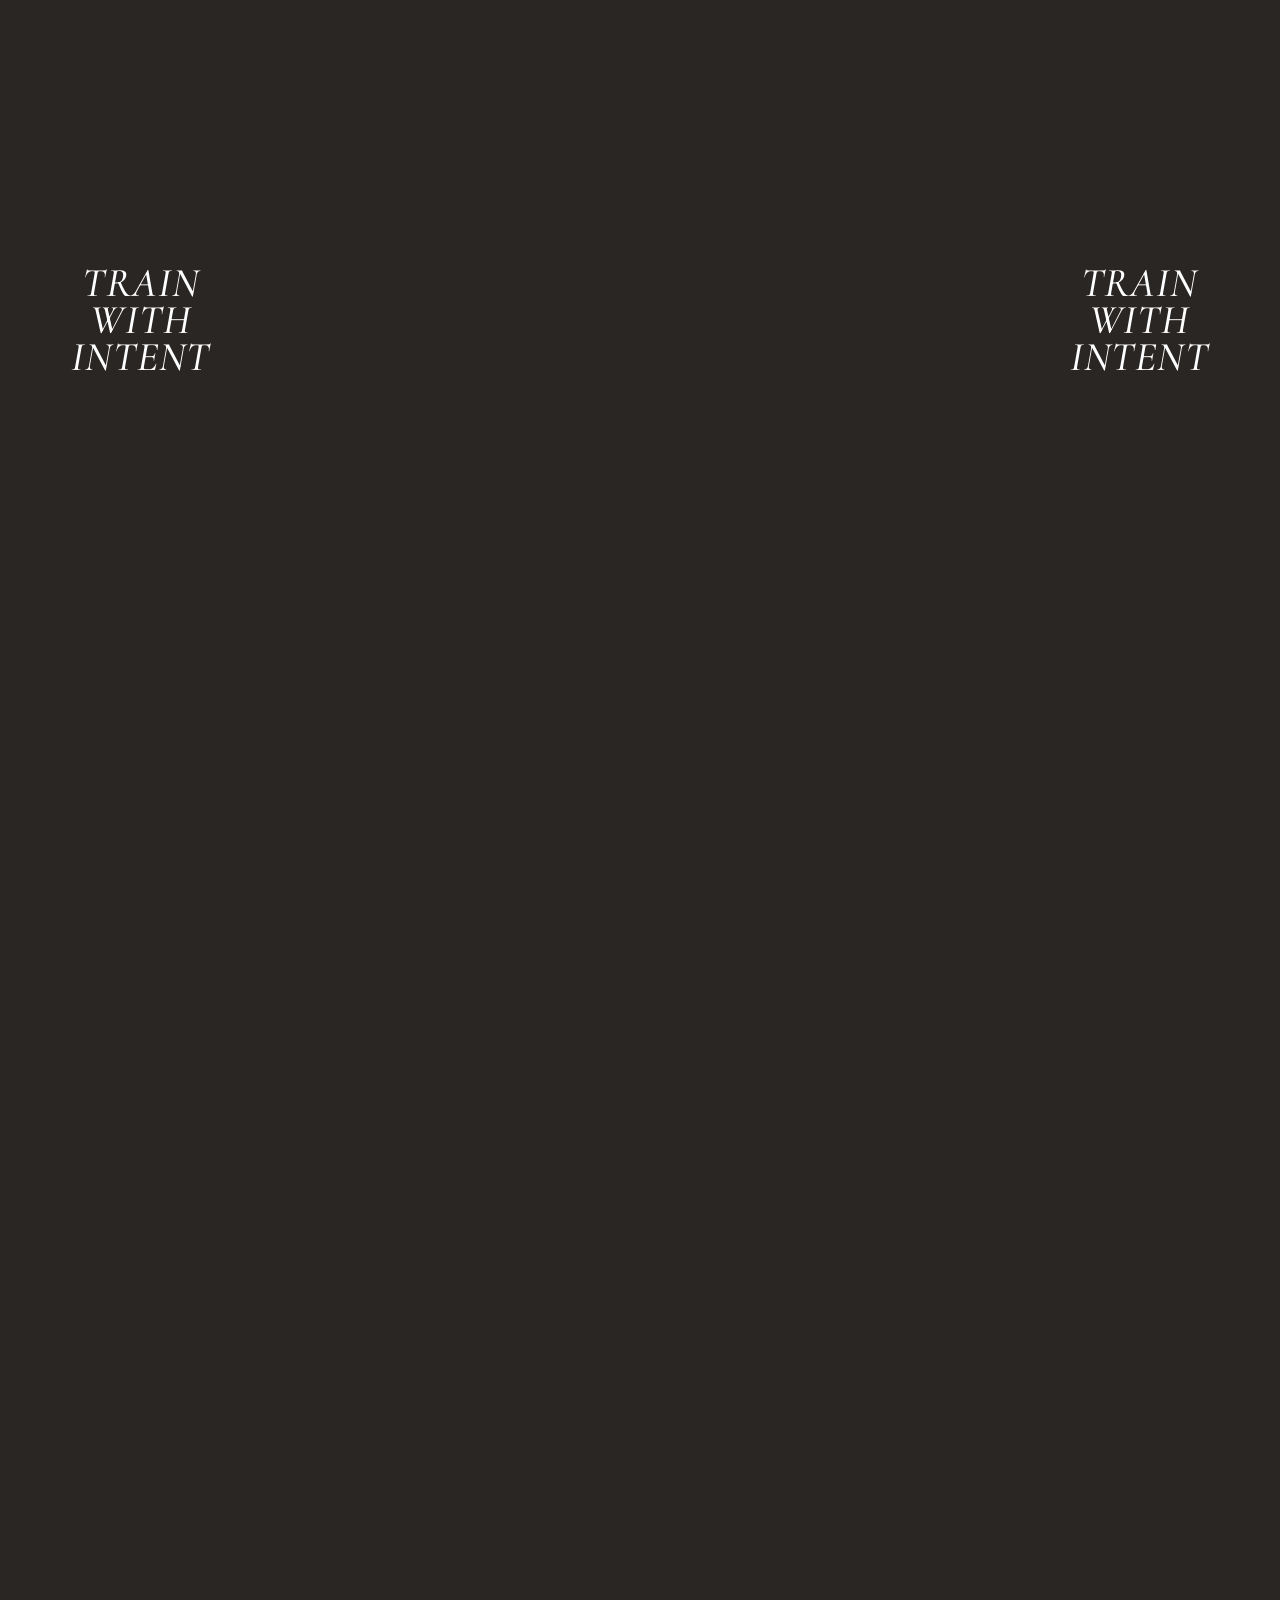
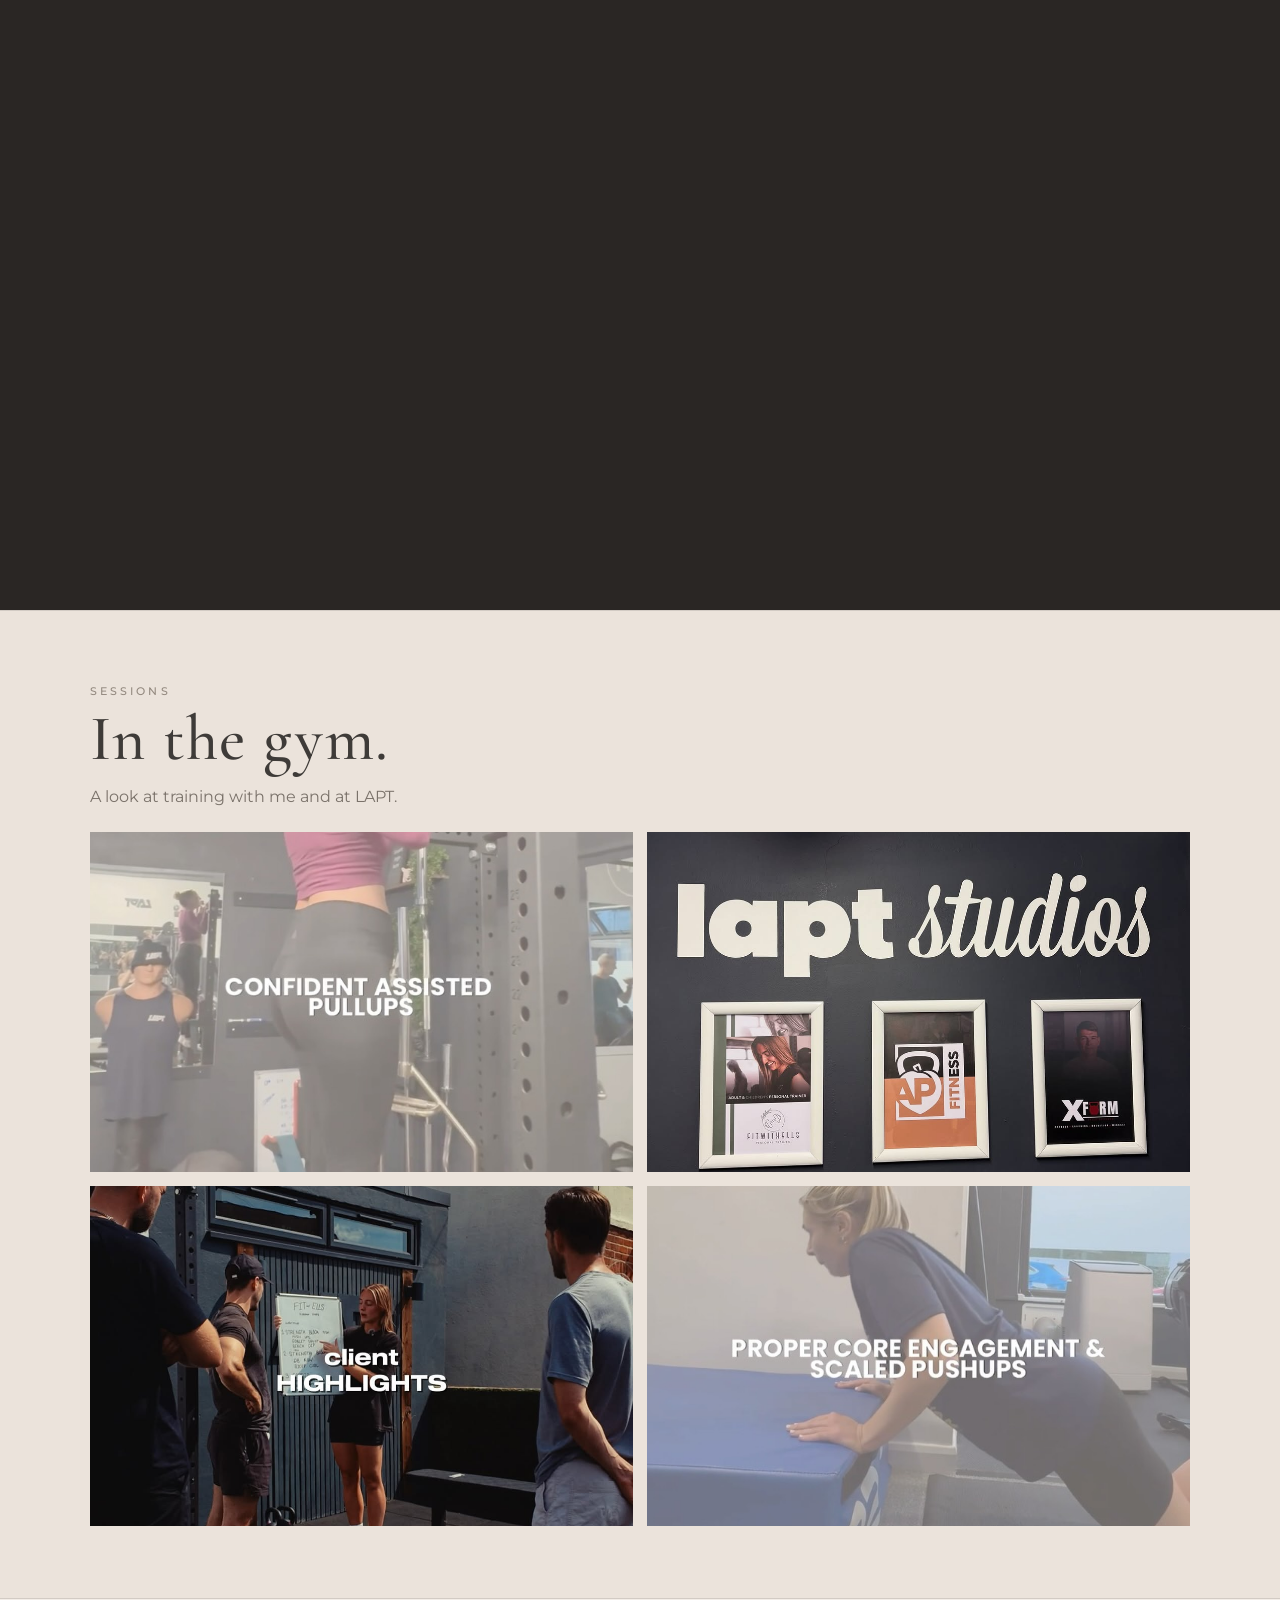
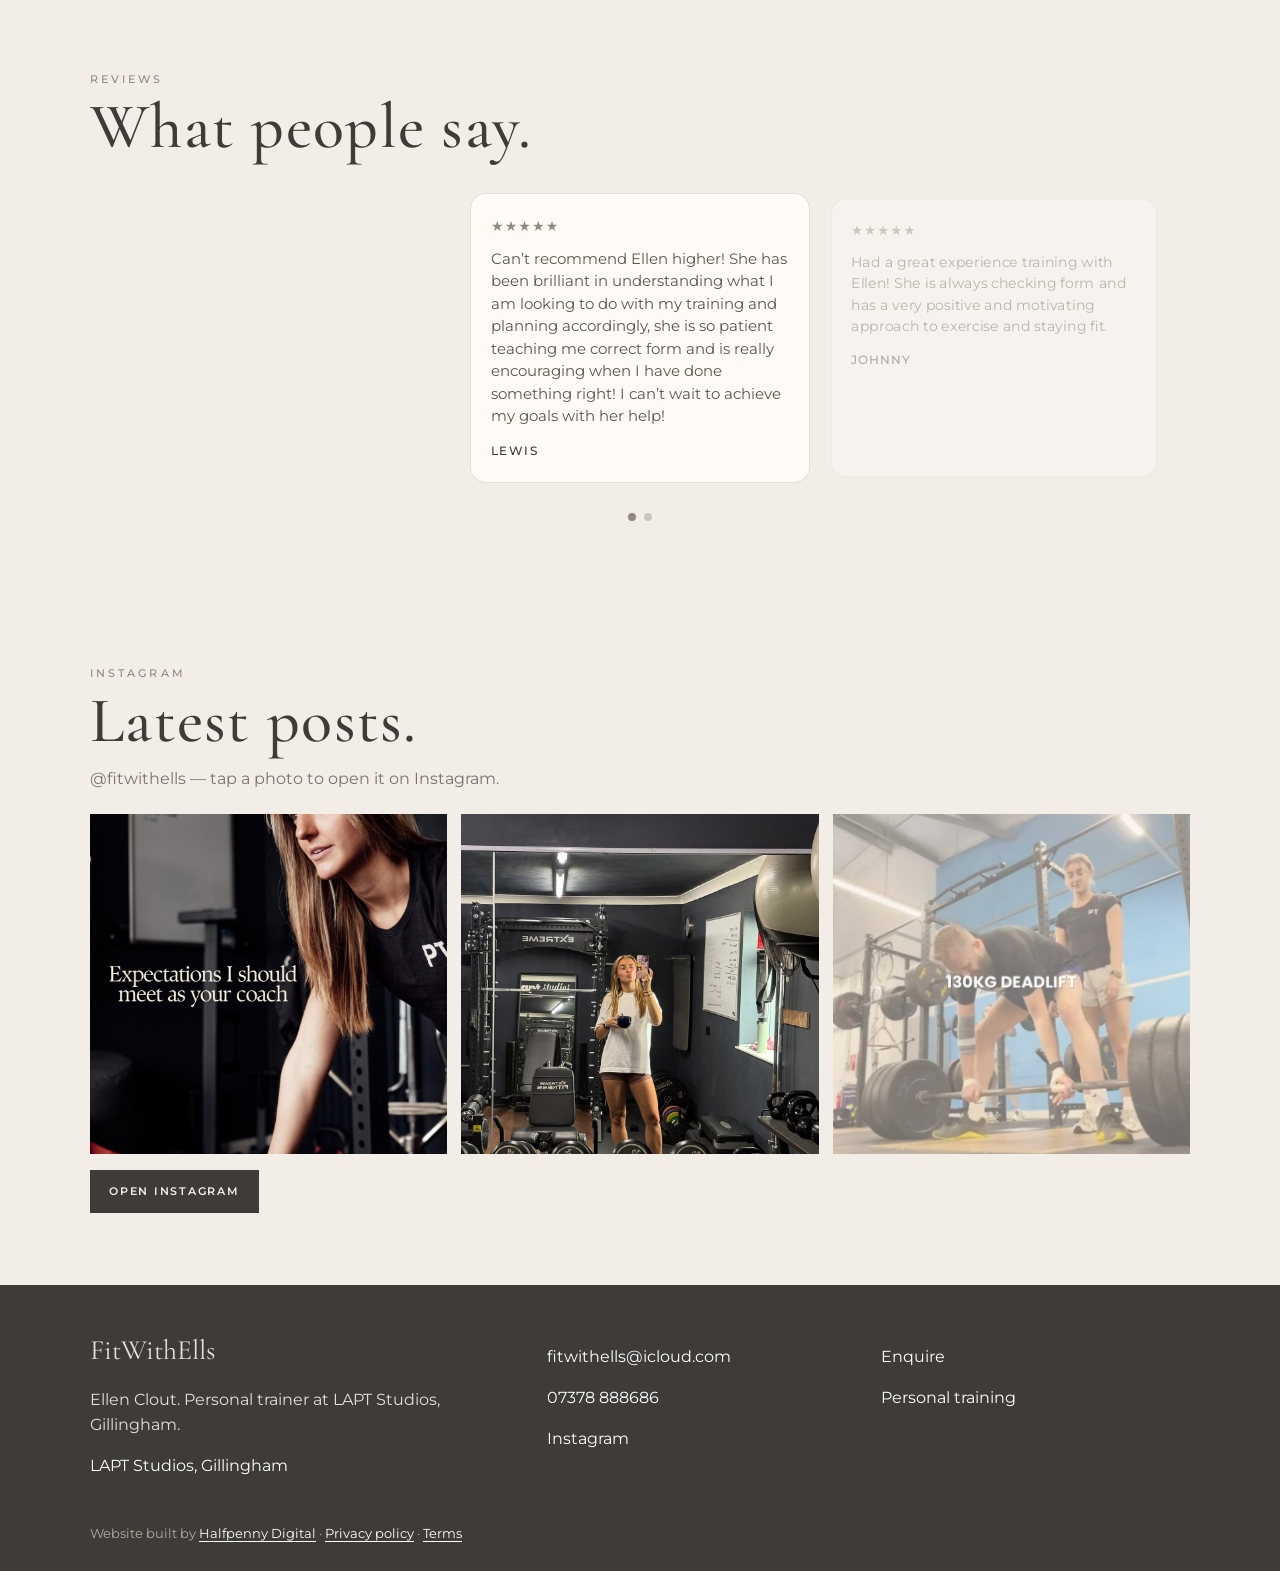
==== commit a0e43781: "Crop the new hero and about stills for mobile Use hero-02 and about-me-03 in those two panels, and s" ====
--- a/index.html
+++ b/index.html
@@ -12,7 +12,7 @@
   <link rel="stylesheet" href="css/header-fix.css?v=2" />
   <link rel="stylesheet" href="css/scrub-lines.css?v=5" />
   <link rel="stylesheet" href="css/enquire.css?v=2" />
-  <link rel="stylesheet" href="css/mobile-panels.css?v=46" />
+  <link rel="stylesheet" href="css/mobile-panels.css?v=47" />
   <link rel="stylesheet" href="css/reviews.css?v=4" />
 </head>
 <body>
@@ -21,7 +21,7 @@
   <section class="hero">
     <div class="wrap hero-split">
       <figure class="hero-photo">
-        <img src="photos/hero-01.jpg" alt="Ellen Clout" />
+        <img src="photos/hero-02.jpg" alt="Ellen Clout" />
       </figure>
       <div class="hero-copy">
         <p class="kicker hero-in d1">Gillingham</p>
@@ -71,7 +71,7 @@
         <p class="reveal">Message me for a free consultation and we’ll find the right setup for you.</p>
       </div>
       <figure class="about-photo reveal">
-        <img src="photos/about-me-01.jpg" alt="Ellen Clout" />
+        <img src="photos/about-me-03.jpg" alt="Ellen Clout" />
       </figure>
     </div>
   </section>
--- a/css/mobile-panels.css
+++ b/css/mobile-panels.css
@@ -26,7 +26,9 @@
     width: 100%;
     height: 100%;
     object-fit: cover;
-    object-position: 32% 100%;
+    /* Left-weighted square. The panel is taller than the hero and bottom-aligned, so shift the shot down until her face sits in the visible slice. */
+    object-position: 22% 18%;
+    transform: translateY(170px);
   }
   .hero::after {
     content: "" !important;
@@ -122,7 +124,7 @@
     width: 100% !important;
     height: 680px !important;
     object-fit: cover;
-    object-position: 58% 22%;
+    object-position: 15% 20%;
     transform: none !important;
   }
   #about::after {
